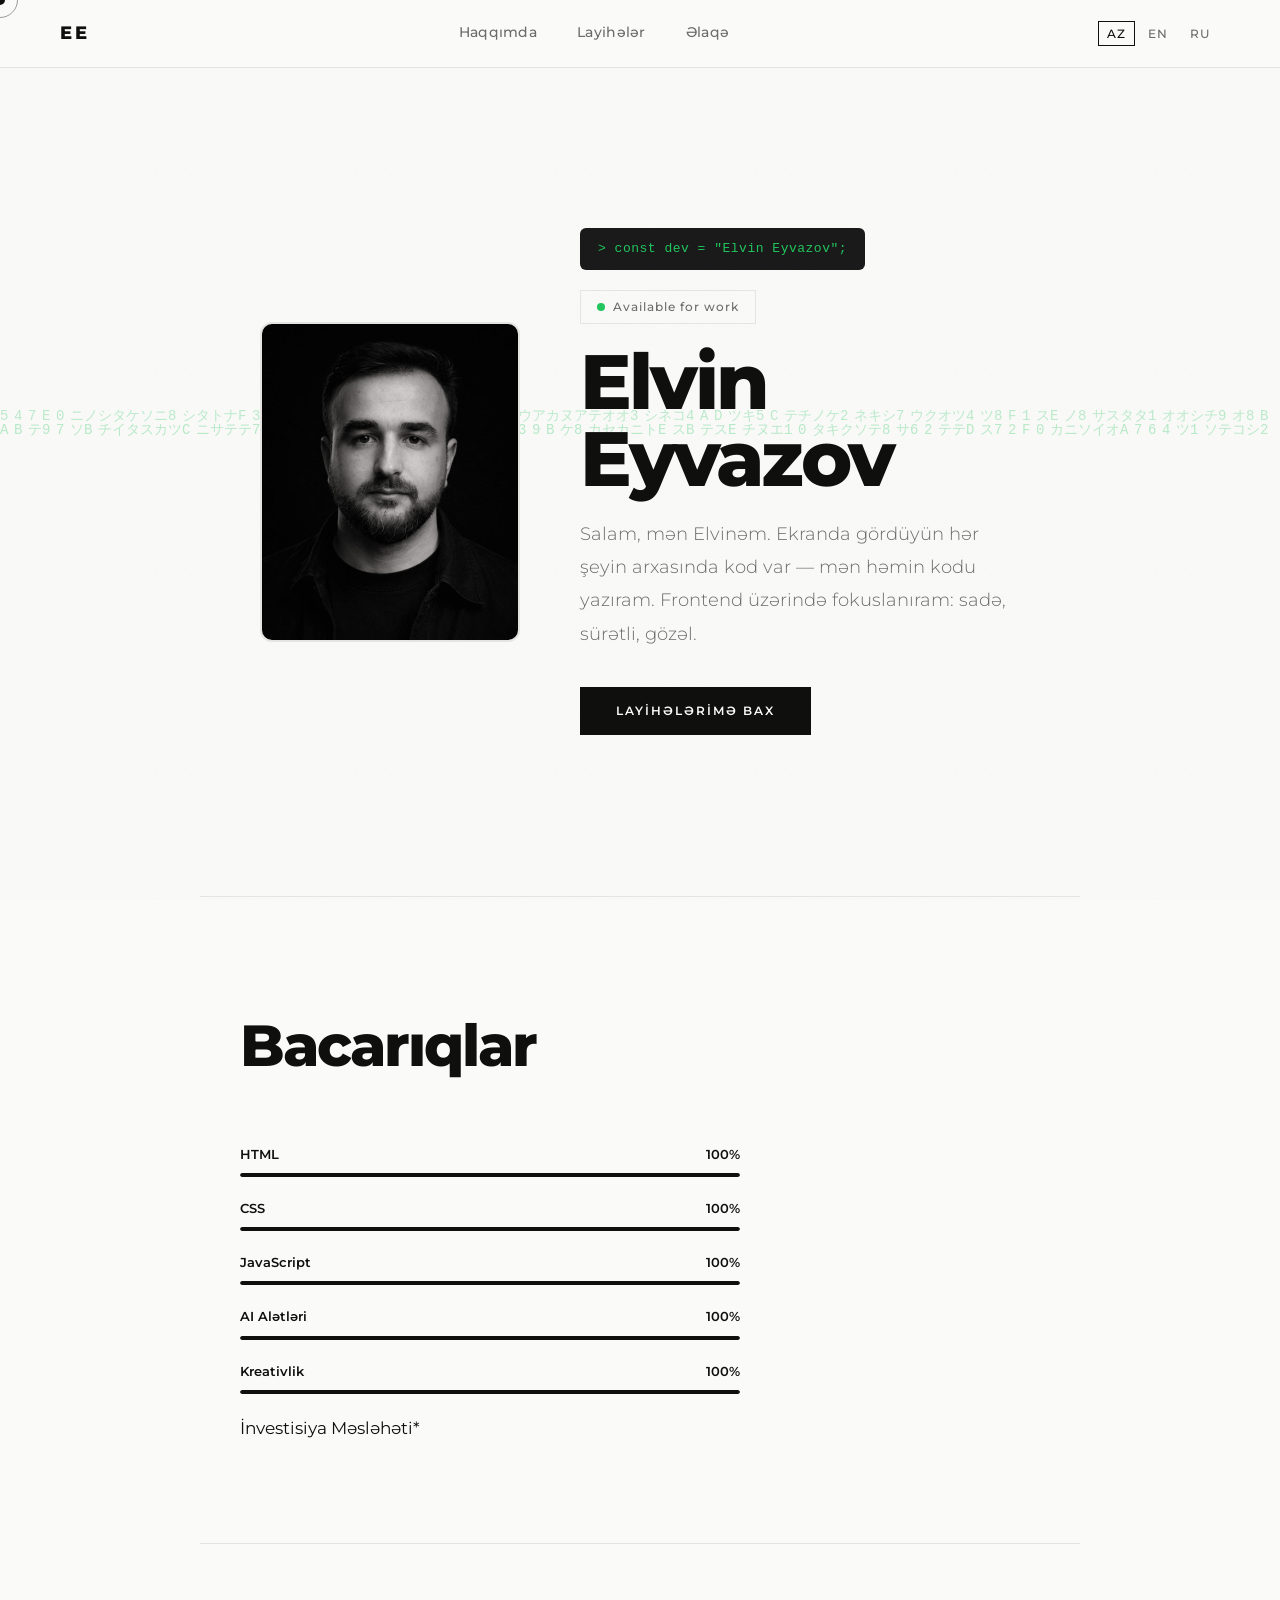
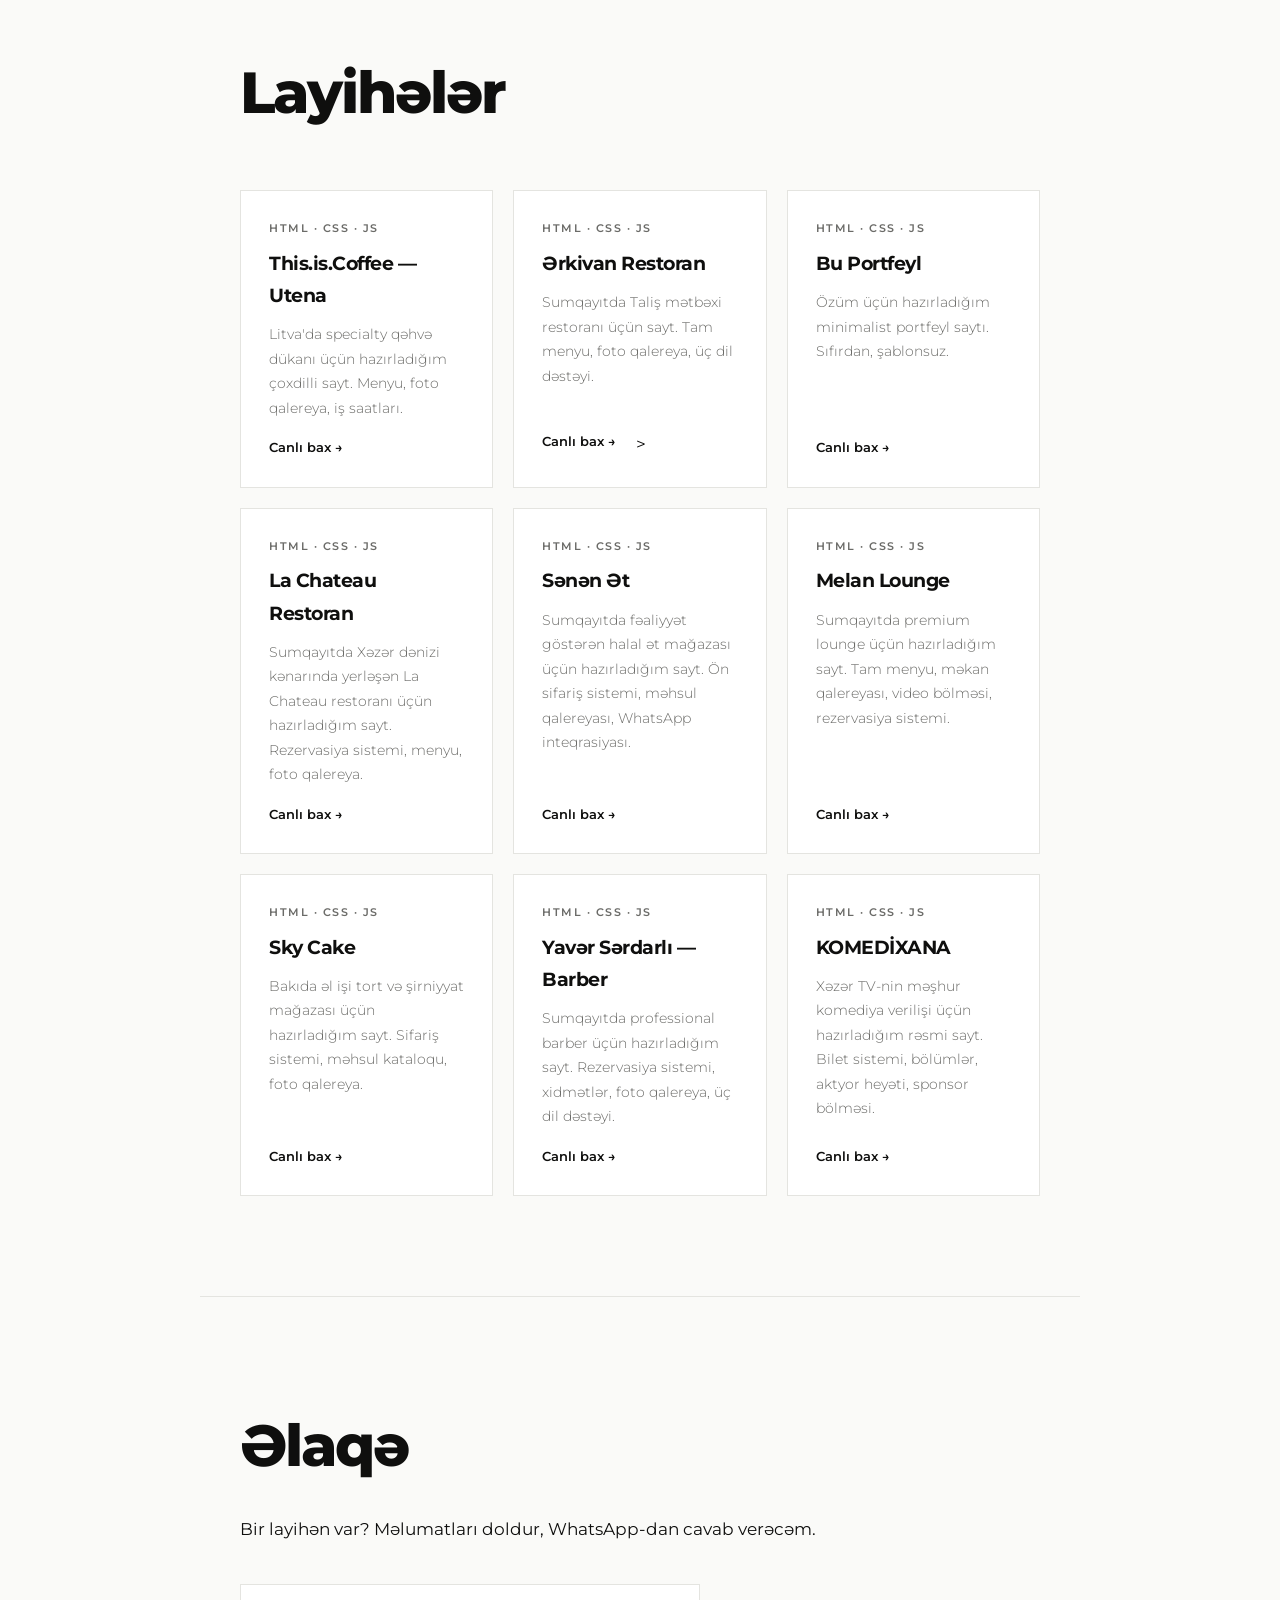
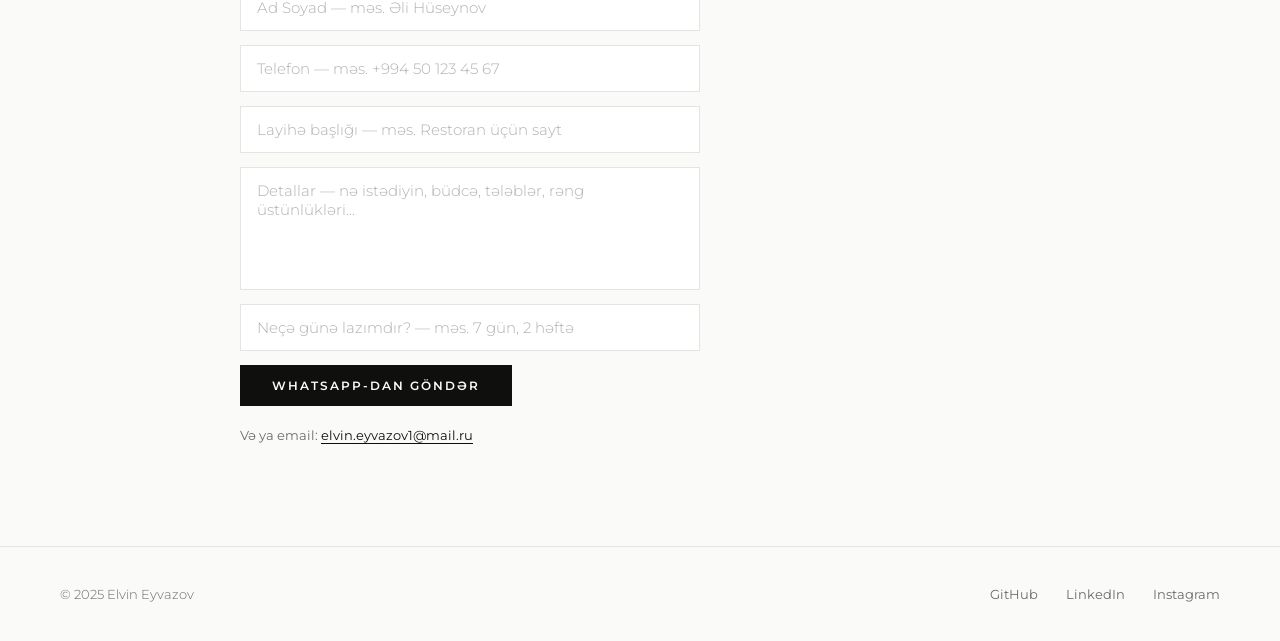
==== index.html @ 62b83cae "Add project card for KOMEDİXANA" ====
<!doctype html>
<html lang="az">
  <head>
    <meta charset="UTF-8" />
    <meta name="viewport" content="width=device-width, initial-scale=1.0" />

    <!-- ── Səhifə başlığı — dəyişmək üçün burda yaz ── -->
    <title>Elvin Eyvazov</title>

    <link rel="stylesheet" href="style.css" />

    <!-- ── Google Fonts: Syne (başlıqlar) + Outfit (mətn) ── -->
    <link rel="preconnect" href="https://fonts.googleapis.com" />
    <link rel="preconnect" href="https://fonts.gstatic.com" crossorigin />
    <link
      href="https://fonts.googleapis.com/css2?family=Montserrat:wght@300;400;500;600;700;800&display=swap"
      rel="stylesheet"
    />
    <!-- Google tag (gtag.js) -->
<script async src="https://www.googletagmanager.com/gtag/js?id=G-J9F92DCDRQ"></script>
<script>
  window.dataLayer = window.dataLayer || [];
  function gtag(){dataLayer.push(arguments);}
  gtag('js', new Date());

  gtag('config', 'G-J9F92DCDRQ');
</script>
<link rel="apple-touch-icon" sizes="180x180" href="/apple-touch-icon.png">
<link rel="icon" type="image/png" sizes="32x32" href="/favicon-32x32.png">
<link rel="icon" type="image/png" sizes="16x16" href="/favicon-16x16.png">
<link rel="manifest" href="/site.webmanifest">

  </head>
  <body>
    <!-- ══════════════════════════════════════════
       NAVİGASİYA
       Nav linklərinin mətnini dəyişmək üçün
       script.js → translations → nav_about / nav_projects / nav_contact
  ══════════════════════════════════════════ -->
    <canvas id="matrix-canvas"></canvas>
    <div class="cursor" id="cursor"></div>
<div class="cursor-ring" id="cursorRing"></div>
    <nav id="navbar">
      <!-- Logo — baş hərflər, dəyişmək üçün burda yaz. Kliklədikdə yuxarıya qayıdır -->
      <a
        href="#"
        class="logo"
        onclick="
          window.location.reload();
          return false;
        "
        >EE</a
      >

      <!-- Desktop nav linkləri -->
      <div class="nav-links">
        <a href="#about" data-key="nav_about">Haqqımda</a>
        <a href="#projects" data-key="nav_projects">Layihələr</a>
        <a href="#contact" data-key="nav_contact">Əlaqə</a>
      </div>

      <!-- Dil seçimi + hamburger düyməsi -->
      <div class="nav-right">
        <div class="lang-switcher">
          <button class="lang-btn active" onclick="setLang('az')">AZ</button>
          <button class="lang-btn" onclick="setLang('en')">EN</button>
          <button class="lang-btn" onclick="setLang('ru')">RU</button>
        </div>
        <button class="ham-btn" id="hamBtn" aria-label="Menyu">
          <span></span><span></span><span></span>
        </button>
      </div>
    </nav>

    <!-- Mobil menyu — hamburgerə basanda açılır -->
    <div class="mobile-menu" id="mobileMenu">
      <button class="mobile-close" id="mobileClose">✕</button>
      <a href="#about" data-key="nav_about" onclick="closeMobile()">Haqqımda</a>
      <a href="#projects" data-key="nav_projects" onclick="closeMobile()"
        >Layihələr</a
      >
      <a href="#contact" data-key="nav_contact" onclick="closeMobile()"
        >Əlaqə</a
      >
      <div class="mobile-lang">
        <button
          class="lang-btn active"
          onclick="
            setLang('az');
            closeMobile();
          "
        >
          AZ
        </button>
        <button
          class="lang-btn"
          onclick="
            setLang('en');
            closeMobile();
          "
        >
          EN
        </button>
        <button
          class="lang-btn"
          onclick="
            setLang('ru');
            closeMobile();
          "
        >
          RU
        </button>
      </div>
    </div>

    <!-- ══════════════════════════════════════════
       HERO
       Şəkli dəyişmək: profile-picture.jpg-ni əvəz et
         və ya src="YENİ_ŞƏKİL.jpg" yaz.
       Adı dəyişmək: h1 içindəki mətni dəyiş.
       Bio mətni: script.js → translations → bio
  ══════════════════════════════════════════ -->
    <section id="hero">
      <div class="hero-content">
        <img
          src="profile-picture.jpg"
          alt="Elvin Eyvazov"
          class="profile-img"
          id="profile-img"
        />
        <div class="hero-text">
          <div class="terminal-box">
  <span id="terminal-text">&gt; _</span>
</div>
          <div class="available-badge">
  <span class="dot"></span>
  <span>Available for work</span>
</div>
          <h1>Elvin Eyvazov</h1>
          <p class="bio" data-key="bio">
            Salam, mən Elvinəm. Ekranda gördüyün hər şeyin arxasında kod var —
            mən həmin kodu yazıram. Frontend üzərində fokuslanıram: sadə,
            sürətli, gözəl.
          </p>
          <a href="#projects" class="cta-btn" data-key="cta"
            >Layihələrimə bax</a
          >
        </div>
      </div>
    </section>

    <!-- ══════════════════════════════════════════
       BACARIQLAR
       Yeni bacarıq əlavə etmək: .skill-tag ilə
         yeni <span> əlavə et.
       Tooltip zarafat üçün: data-tip-key atributunu
         script.js translations-a əlavə et.
  ══════════════════════════════════════════ -->
    <section id="about">
      <h2 class="fade-in" data-key="skills_title">Bacarıqlar</h2>
     <div class="skills-grid fade-in">
  <div class="skill-bar">
    <div class="skill-bar-top"><span>HTML</span><span>100%</span></div>
    <div class="skill-bar-track"><div class="skill-bar-fill" data-width="100"></div></div>
  </div>
  <div class="skill-bar">
    <div class="skill-bar-top"><span>CSS</span><span>100%</span></div>
    <div class="skill-bar-track"><div class="skill-bar-fill" data-width="100"></div></div>
  </div>
  <div class="skill-bar">
    <div class="skill-bar-top"><span>JavaScript</span><span>100%</span></div>
    <div class="skill-bar-track"><div class="skill-bar-fill" data-width="100"></div></div>
  </div>
  <div class="skill-bar">
    <div class="skill-bar-top"><span data-key="skill_ai">AI Alətləri</span><span>100%</span></div>
    <div class="skill-bar-track"><div class="skill-bar-fill" data-width="100"></div></div>
  </div>
  <div class="skill-bar">
    <div class="skill-bar-top"><span data-key="skill_creative">Kreativlik</span><span>100%</span></div>
    <div class="skill-bar-track"><div class="skill-bar-fill" data-width="100"></div></div>
  </div>
  <div class="skill-bar tooltip" data-tip-key="skill_invest_tip" data-key="skill_invest">
    <div class="skill-bar-top"><span data-key="skill_invest">İnvestisiya Məsləhəti*</span><span>💯</span></div>
    <div class="skill-bar-track"><div class="skill-bar-fill" data-width="100"></div></div>
  </div>
</div>
    </section>

    <!-- ══════════════════════════════════════════
       LAYİHƏLƏR
       Yeni layihə əlavə etmək: .project-card div-ini
         kopyala, data-key dəyərlərini yenilə,
         href linklərini öz linklərinlə əvəz et.
       Layihə mətnləri: script.js → translations → p1_title...
  ══════════════════════════════════════════ -->
    <section id="projects">
      <h2 class="fade-in" data-key="projects_title">Layihələr</h2>
      <div class="projects-grid">
        <!-- Layihə 1 ── linkləri dəyişmək üçün href-ləri yenilə -->
<div class="project-card fade-in" onclick="openModal('This.is.Coffee — Utena', 'Litva\'da specialty qəhvə dükanı üçün hazırladığım çoxdilli sayt. Menyu, foto qalereya, iş saatları.', 'HTML · CSS · JS', 'https://elleo15.github.io/this.is.coffee-utena/')">

          <span class="project-meta">HTML · CSS · JS</span>
          <h3 data-key="p1_title">This.is.Coffee — Utena</h3>
          <p data-key="p1_desc">
            Litva'da specialty qəhvə dükanı üçün hazırladığım çoxdilli sayt.
            Menyu, foto qalereya, iş saatları.
          </p>
          <div class="project-links">
            <a
              href="https://elleo15.github.io/this.is.coffee-utena/"
              target="_blank"
              data-key="live"
              >Canlı bax →</a
            >
          </div>
        </div>

        <!-- Layihə 2 -->
<div class="project-card fade-in" onclick="openModal('Ərkivan Restoran', 'Sumqayıtda Taliş mətbəxi restoranı üçün sayt. Tam menyu, foto qalereya, üç dil dəstəyi.', 'HTML · CSS · JS', 'https://elleo15.github.io/erkivan-website/')">

          <span class="project-meta">HTML · CSS · JS</span>
          <h3 data-key="p2_title">Ərkivan Restoran</h3>
          <p data-key="p2_desc">
            Sumqayıtda Taliş mətbəxi restoranı üçün sayt. Tam menyu, foto
            qalereya, üç dil dəstəyi.
          </p>
          <div class="project-links">
            <a
              href="https://elleo15.github.io/erkivan-website/"
              target="_blank"
              data-key="live"
              >Canlı bax →</a
            >
            
            >
          </div>
        </div>

        <!-- Layihə 3 -->
<div class="project-card fade-in" onclick="openModal('Bu Portfeyl', 'Özüm üçün hazırladığım minimalist portfeyl saytı. Sıfırdan, şablonsuz.', 'HTML · CSS · JS', 'https://elvineyvazov.shop')">

          <span class="project-meta">HTML · CSS · JS</span>
          <h3 data-key="p3_title">Bu Portfeyl</h3>
          <p data-key="p3_desc">
            Özüm üçün hazırladığım minimalist portfeyl saytı. Sıfırdan,
            şablonsuz.
          </p>
          <div class="project-links">
            <a href="https://elvineyvazov.shop" target="_blank" data-key="live"
              >Canlı bax →</a>            
          </div>
        </div>
        <!-- Layihə 4 -->
<div class="project-card fade-in" onclick="openModal('La Chateau Restoran', 'Sumqayıtda Xəzər dənizi kənarında yerləşən La Chateau restoranı üçün hazırladığım sayt. Rezervasiya sistemi, menyu, foto qalereya.', 'HTML · CSS · JS', 'https://elleo15.github.io/la-chateau-website/')">

          <span class="project-meta">HTML · CSS · JS</span>
          <h3 data-key="p4_title">La Chateau Restoran</h3>
          <p data-key="p4_desc">Sumqayıtda Xəzər dənizi kənarında yerləşən La Chateau restoranı üçün hazırladığım sayt. Rezervasiya sistemi, menyu, foto qalereya.</p>
          <div class="project-links">
            <a href="https://elleo15.github.io/la-chateau-website/" target="_blank" data-key="live">Canlı bax →</a>
          </div>
        </div>
        <!-- Layihə 5 -->
<div class="project-card fade-in" onclick="openModal('Sənən Ət', 'Sumqayıtda fəaliyyət göstərən halal ət mağazası üçün hazırladığım sayt. Ön sifariş sistemi, məhsul qalereyası, WhatsApp inteqrasiyası.', 'HTML · CSS · JS', 'https://sanantahmazov.store')">

          <span class="project-meta">HTML · CSS · JS</span>
          <h3 data-key="p5_title">Sənən Ət</h3>
          <p data-key="p5_desc">Sumqayıtda fəaliyyət göstərən halal ət mağazası üçün hazırladığım sayt. Ön sifariş sistemi, məhsul qalereyası, WhatsApp inteqrasiyası.</p>
          <div class="project-links">
            <a href="https://sanantahmazov.store" target="_blank" data-key="live">Canlı bax →</a>
          </div>
        </div>
        <!-- Layihə 6 -->
<div class="project-card fade-in" onclick="openModal('Melan Lounge', 'Sumqayıtda premium lounge üçün hazırladığım sayt. Tam menyu, məkan qalereyası, video bölməsi, rezervasiya sistemi.', 'HTML · CSS · JS', 'https://elleo15.github.io/melan-lounge/')">

          <span class="project-meta">HTML · CSS · JS</span>
          <h3 data-key="p6_title">Melan Lounge</h3>
          <p data-key="p6_desc">Sumqayıtda premium lounge üçün hazırladığım sayt. Tam menyu, məkan qalereyası, video bölməsi, rezervasiya sistemi.</p>
          <div class="project-links">
          <a href="https://elleo15.github.io/melan-lounge/" target="_blank" data-key="live">Canlı bax →</a>
          </div>
        </div>
        <!-- Layihə 7 -->
<div class="project-card fade-in" onclick="openModal('Sky Cake', 'Sumqayıtda əl işi tort və şirniyyat mağazası üçün hazırladığım sayt. Sifariş sistemi, məhsul kataloqu, foto qalereya, çatdırılma məlumatı.', 'HTML · CSS · JS', 'https://samahmadova.shop/')">
  <span class="project-meta">HTML · CSS · JS</span>
  <h3 data-key="p7_title">Sky Cake</h3>
  <p data-key="p7_desc">Sumqayıtda əl işi tort və şirniyyat mağazası üçün hazırladığım sayt. Sifariş sistemi, məhsul kataloqu, foto qalereya.</p>
  <div class="project-links">
    <a href="https://samahmadova.shop/" target="_blank" data-key="live">Canlı bax →</a>
  </div>
</div>
        <!-- Layihə 8 -->
<div class="project-card fade-in" onclick="openModal('Yavər Sərdarlı — Barber', 'Sumqayıtda fəaliyyət göstərən professional barber üçün hazırladığım sayt. Rezervasiya sistemi, xidmətlər, foto qalereya, üç dil dəstəyi.', 'HTML · CSS · JS', 'https://elleo15.github.io/barber-yaver/')">
  <span class="project-meta">HTML · CSS · JS</span>
  <h3 data-key="p8_title">Yavər Sərdarlı — Barber</h3>
  <p data-key="p8_desc">Sumqayıtda professional barber üçün hazırladığım sayt. Rezervasiya sistemi, xidmətlər, foto qalereya, üç dil dəstəyi.</p>
  <div class="project-links">
    <a href="https://elleo15.github.io/barber-yaver/" target="_blank" data-key="live">Canlı bax →</a>
  </div>
</div>
        <!-- Layihə 9 -->
<div class="project-card fade-in" onclick="openModal('KOMEDİXANA', 'Xəzər TV-nin məşhur komediya verilişi üçün hazırladığım rəsmi sayt. Bilet sistemi, bölümlər, aktyor heyəti, sponsor bölməsi, 3 dil dəstəyi.', 'HTML · CSS · JS', 'https://elleo15.github.io/Komedixana/')">
  <span class="project-meta">HTML · CSS · JS</span>
  <h3 data-key="p9_title">KOMEDİXANA</h3>
  <p data-key="p9_desc">Xəzər TV-nin məşhur komediya verilişi üçün hazırladığım rəsmi sayt. Bilet sistemi, bölümlər, aktyor heyəti, sponsor bölməsi.</p>
  <div class="project-links">
    <a href="https://elleo15.github.io/Komedixana/" target="_blank" data-key="live">Canlı bax →</a>
  </div>
</div>
      </div>
    </section>

    <!-- ══════════════════════════════════════════
       ƏLAQƏ FORMU
       WhatsApp nömrəsi: script.js → WHATSAPP_NUMBER
       Email ünvanı: script.js → EMAIL (və aşağıdakı a href)
       Form sahələrinin placeholder-ları:
         script.js → translations → ph_name / ph_phone...
  ══════════════════════════════════════════ -->
    <section id="contact">
      <h2 class="fade-in" data-key="contact_title">Əlaqə</h2>
      <p class="contact-sub fade-in" data-key="contact_sub">
        Bir layihən var? Məlumatları doldur, WhatsApp-dan cavab verəcəm.
      </p>

      <form id="contact-form" class="fade-in" onsubmit="submitForm(event)">
        <!-- Ad Soyad -->
        <input
          type="text"
          id="f-name"
          data-key-ph="ph_name"
          placeholder="Ad Soyad"
          required
        />

        <!-- Telefon -->
        <input
          type="tel"
          id="f-phone"
          data-key-ph="ph_phone"
          placeholder="Telefon"
          required
        />

        <!-- Layihə başlığı -->
        <input
          type="text"
          id="f-title"
          data-key-ph="ph_title"
          placeholder="Layihə başlığı"
          required
        />

        <!-- Detallar -->
        <textarea
          id="f-details"
          data-key-ph="ph_details"
          placeholder="Detallar..."
          rows="5"
        ></textarea>

        <!-- Müddət -->
        <input
          type="text"
          id="f-deadline"
          data-key-ph="ph_deadline"
          placeholder="Neçə günə lazımdır?"
        />

        <!-- Göndər düyməsi -->
        <button type="submit" data-key="submit_btn">WhatsApp-dan göndər</button>

        <!-- Email hint — ünvanı dəyişmək üçün href və mətni yenilə -->
        <p class="email-hint">
          <span data-key="or_email">Və ya email:</span>
          <a href="mailto:elvin.eyvazov1@mail.ru">elvin.eyvazov1@mail.ru</a>
        </p>
      </form>
    </section>

    <!-- ══════════════════════════════════════════
       FOOTER
       Sosial media linklərini dəyişmək üçün
         aşağıdakı href-ləri öz profilinlə əvəz et.
  ══════════════════════════════════════════ -->
    <footer>
      <span class="footer-copy">© 2025 Elvin Eyvazov</span>
      <div class="social-links">
        <a href="https://github.com/elleo15" target="_blank">GitHub</a>
        <a
          href="https://linkedin.com/in/elvin-eyvazov-771795396"
          target="_blank"
          >LinkedIn</a
        >
        <a href="https://instagram.com/e1vin.eyvazov" target="_blank"
          >Instagram</a
        >
      </div>
    </footer>
    <button id="back-top" onclick="window.scrollTo({top:0,behavior:'smooth'})">↑</button>
    <!-- Modal -->
<div class="modal-overlay" id="modalOverlay" onclick="closeModal()">
  <div class="modal-box" onclick="event.stopPropagation()">
    <button class="modal-close" onclick="closeModal()">✕</button>
    <span class="modal-meta" id="modalMeta"></span>
    <h3 id="modalTitle"></h3>
    <p id="modalDesc"></p>
    <a id="modalLink" href="#" target="_blank" class="modal-btn">Canlı bax →</a>
  </div>
</div>
    <script src="script.js"></script>
  </body>
</html>
---- style.css ----
/* ══════════════════════════════════════════
   CSS DEĞİŞKƏNLƏRİ
   Rəngləri, şriftləri burdan dəyiş.
   --bg       : arxa fon rəngi
   --text     : əsas mətn rəngi
   --muted    : solğun mətn (açıqlama, meta)
   --border   : xətt/kənar rəngi
   --card     : kart arxa fonu
   --pill     : bacarıq etiketlərinin fonu
══════════════════════════════════════════ */

/* Fon texture — noise effect */
body::before {
  content: '';
  position: fixed;
  inset: 0;
  z-index: -1;
  opacity: 0.035;
  background-image: url("data:image/svg+xml,%3Csvg viewBox='0 0 256 256' xmlns='http://www.w3.org/2000/svg'%3E%3Cfilter id='noise'%3E%3CfeTurbulence type='fractalNoise' baseFrequency='0.9' numOctaves='4' stitchTiles='stitch'/%3E%3C/filter%3E%3Crect width='100%25' height='100%25' filter='url(%23noise)'/%3E%3C/svg%3E");
  background-repeat: repeat;
  background-size: 200px 200px;
  pointer-events: none;
}
/* Matrix canvas */
#matrix-canvas {
  position: fixed;
  top: 0;
  left: 0;
  width: 100%;
  height: 100%;
  z-index: -1;
  opacity: 0.3;
  pointer-events: none;
}
:root {
  --bg: #fafaf8;
  --text: #0f0f0e;
  --muted: #6b6b68;
  --border: #e4e4e0;
  --card: #ffffff;
  --pill: #f0f0ec;
  --heading: "Montserrat", sans-serif;
  --body: "Montserrat", sans-serif;
  --ease: 0.3s cubic-bezier(0.4, 0, 0.2, 1);
}


/* ── Reset ── */
*,
*::before,
*::after {
  margin: 0;
  padding: 0;
  box-sizing: border-box;
}
html {
  scroll-behavior: smooth;
}
body {
  font-family: var(--body);
  background: var(--bg);
  color: var(--text);
  line-height: 1.7;
  font-size: 17px;
  overflow-x: hidden;
  -webkit-font-smoothing: antialiased;
  -moz-osx-font-smoothing: grayscale;
  text-rendering: optimizeLegibility;
}
/* Xüsusi kursor */
* { cursor: none !important; }

.cursor {
  position: fixed;
  width: 10px;
  height: 10px;
  background: var(--text);
  border-radius: 50%;
  pointer-events: none;
  z-index: 9999;
  transform: translate(-50%, -50%);
  transition: transform 0.1s ease, width 0.2s ease, height 0.2s ease, opacity 0.2s ease;
}

.cursor-ring {
  position: fixed;
  width: 36px;
  height: 36px;
  border: 1.5px solid var(--text);
  border-radius: 50%;
  pointer-events: none;
  z-index: 9998;
  transform: translate(-50%, -50%);
  transition: transform 0.12s ease, width 0.2s ease, height 0.2s ease, opacity 0.2s ease;
  opacity: 0.4;
}

.cursor.grow, .cursor-ring.grow {
  width: 50px;
  height: 50px;
  opacity: 0.15;
}
a {
  color: inherit;
  text-decoration: none;
}
img {
  max-width: 100%;
  display: block;
}

/* ══════════════════════════════════════════
   NAVİGASİYA
   Rəngini dəyişmək: --bg və --border dəyişənlərini yenilə
   Yüksəkliyi dəyişmək: padding dəyərini dəyiş
══════════════════════════════════════════ */
#navbar {
  position: sticky;
  top: 0;
  z-index: 100;
  display: flex;
  align-items: center;
  justify-content: space-between;
  padding: 18px 60px;
  background: rgba(250, 250, 248, 0.9);
  backdrop-filter: blur(14px);
  -webkit-backdrop-filter: blur(14px);
  border-bottom: 1px solid var(--border);
  transition: box-shadow var(--ease);
}
#navbar.scrolled {
  box-shadow: 0 2px 20px rgba(0, 0, 0, 0.06);
}

/* Logo */
.logo {
  font-family: var(--heading);
  font-weight: 800;
  font-size: 18px;
  letter-spacing: 3px;
  color: var(--text);
  text-decoration: none;
}
.logo:hover {
  opacity: 0.7;
}

/* Desktop nav linkləri */
.nav-links {
  display: flex;
  gap: 40px;
}
.nav-links a {
  font-size: 14px;
  font-weight: 500;
  color: var(--muted);
  letter-spacing: 0.3px;
  transition: color var(--ease);
}
.nav-links a:hover {
  color: var(--text);
}
.nav-links a.nav-active {
  color: var(--text);
  font-weight: 700;
}
/* Sağ blok: dil + hamburger */
.nav-right {
  display: flex;
  align-items: center;
  gap: 20px;
}

/* Dil düymələri */
.lang-switcher {
  display: flex;
  gap: 4px;
}
.lang-btn {
  background: none;
  border: 1px solid transparent;
  color: var(--muted);
  font-family: var(--body);
  font-size: 12px;
  font-weight: 500;
  letter-spacing: 1px;
  padding: 4px 8px;
  cursor: pointer;
  transition: all var(--ease);
}
.lang-btn:hover {
  color: var(--text);
  border-color: var(--border);
}
.lang-btn.active {
  color: var(--text);
  border-color: var(--text);
}

/* ── Hamburger düyməsi (mobil) ── */
.ham-btn {
  display: none; /* Desktop-da gizlənir */
  flex-direction: column;
  gap: 5px;
  background: none;
  border: none;
  cursor: pointer;
  padding: 4px;
}
.ham-btn span {
  display: block;
  width: 22px;
  height: 1.5px;
  background: var(--text);
  transition: var(--ease);
}

/* ── Mobil menyu ── */
.mobile-menu {
  display: none;
  position: fixed;
  inset: 0;
  z-index: 200;
  background: var(--bg);
  flex-direction: column;
  align-items: center;
  justify-content: center;
  gap: 32px;
}
.mobile-menu.open {
  display: flex;
}
.mobile-menu a {
  font-family: var(--heading);
  font-size: 28px;
  font-weight: 700;
  letter-spacing: -0.5px;
  color: var(--text);
}
.mobile-close {
  position: absolute;
  top: 20px;
  right: 24px;
  background: none;
  border: none;
  font-size: 22px;
  cursor: pointer;
  color: var(--muted);
}
.mobile-lang {
  display: flex;
  gap: 8px;
  margin-top: 8px;
}

/* ══════════════════════════════════════════
   HERO
   Min-height: ekranın hündürlüyünü dəyiş
   Profile şəklin ölçüsü: .profile-img width/height
══════════════════════════════════════════ */
/* ══════════════════════════════════════════
   HERO — şəkil solda, mətn sağda yan-yana
   Şəkil ölçüsü: .profile-img width/height
   Mətn tərəfinin genişliyi: .hero-text max-width
══════════════════════════════════════════ */
#hero {
  min-height: 92vh;
  display: flex;
  align-items: center;
  justify-content: center;
  padding: 80px 60px;
}

/* Yan-yana layout */
.hero-content {
  display: flex;
  align-items: center;
  gap: 60px;
  max-width: 960px;
  width: 100%;
}

/* Profil şəkli — böyük, kvadrat, kənar radiusu az */
.profile-img {
  width: 260px;
  height: 320px;
  border-radius: 12px;          /* Tam dairə yox, yüngül radiuslu düzbucaqlı */
  object-fit: cover;
  object-position: top;
  flex-shrink: 0;               /* Kiçilməsin */
  border: 2px solid var(--border);
  filter: grayscale(15%);       /* Hafif s/b — silmək üçün bu sətri sil */
}

/* Placeholder */
.profile-placeholder {
  width: 260px;
  height: 320px;
  border-radius: 12px;
  background: var(--pill);
  border: 2px solid var(--border);
  display: flex;
  align-items: center;
  justify-content: center;
  font-family: var(--heading);
  font-weight: 800;
  font-size: 48px;
  color: var(--muted);
  flex-shrink: 0;
}

/* Mətn bloku — sağ tərəf */
.hero-text {
  display: flex;
  flex-direction: column;
  align-items: flex-start;
  text-align: left;
}

/* Baş başlıq — 80px */
h1 {
  font-family: var(--heading);
  font-size: clamp(48px, 6vw, 80px);
  font-weight: 800;
  letter-spacing: -3px;
  line-height: 1.0;
  margin-bottom: 20px;
}

/* Bio mətni */
.bio {
  font-size: 18px;
  color: var(--muted);
  font-weight: 300;
  max-width: 440px;
  margin: 0 0 36px;
  line-height: 1.85;
}

/* Terminal yazı effekti */
.terminal-box {
  display: inline-block;
  background: #1a1a1a;
  color: #22c55e;
  font-family: 'Courier New', monospace;
  font-size: 13px;
  padding: 10px 18px;
  border-radius: 6px;
  margin-bottom: 20px;
  letter-spacing: 0.5px;
}
/* Available badge */
.available-badge {
  display: inline-flex;
  align-items: center;
  gap: 8px;
  padding: 6px 16px;
  border: 1px solid var(--border);
  font-size: 12px;
  font-weight: 500;
  letter-spacing: 1px;
  margin-bottom: 20px;
  color: var(--muted);
}
.dot {
  width: 8px;
  height: 8px;
  border-radius: 50%;
  background: #22c55e;
  animation: pulse 2s infinite;
}
@keyframes pulse {
  0%, 100% { opacity: 1; }
  50%       { opacity: 0.3; }
}
/* CTA düyməsi */
.cta-btn {
  display: inline-block;
  padding: 14px 36px;
  background: var(--text);
  color: var(--bg);
  font-family: var(--heading);
  font-weight: 600;
  font-size: 12px;
  letter-spacing: 2px;
  text-transform: uppercase;
  transition: opacity var(--ease);
}
.cta-btn:hover { opacity: 0.75; }

/* ══════════════════════════════════════════
   BÖLMƏLƏRİN ÜMUMİ STİLİ
   Padding-i dəyişmək: 100px dəyərini yenilə
   Max-width-i dəyişmək: 880px dəyərini yenilə
══════════════════════════════════════════ */
section {
  max-width: 880px;
  margin: 0 auto;
  padding: 100px 40px;
}
h2 {
  font-family: var(--heading);
  font-size: clamp(36px, 5vw, 58px);
  font-weight: 800;
  letter-spacing: -2px;
  margin-bottom: 48px;
  color: var(--text);
}

/* ══════════════════════════════════════════
   BACARIQLAR
══════════════════════════════════════════ */
#about {
  border-top: 1px solid var(--border);
}

.skills-grid {
  display: flex;
  flex-wrap: wrap;
  gap: 10px;
}

/* Bacarıq progress barları */
.skills-grid {
  display: flex;
  flex-direction: column;
  gap: 20px;
  max-width: 500px;
}
.skill-bar-top {
  display: flex;
  justify-content: space-between;
  font-size: 13px;
  font-weight: 600;
  margin-bottom: 8px;
  color: var(--text);
}
.skill-bar-track {
  width: 100%;
  height: 4px;
  background: var(--border);
  border-radius: 2px;
  overflow: hidden;
}
.skill-bar-fill {
  height: 100%;
  width: 0%;
  background: var(--text);
  border-radius: 2px;
  transition: width 1.2s cubic-bezier(0.4, 0, 0.2, 1);
}

/* ══════════════════════════════════════════
   LAYİHƏLƏR
   Kart ölçüsünü dəyişmək: minmax(250px, 1fr) içindəki 250px-i dəyiş
   Hover effekti: translateY dəyərini dəyiş
══════════════════════════════════════════ */
#projects {
  border-top: 1px solid var(--border);
}

.projects-grid {
  display: grid;
  grid-template-columns: repeat(auto-fill, minmax(250px, 1fr));
  gap: 20px;
}

.project-card {
  background: var(--card);
  border: 1px solid var(--border);
  padding: 28px;
  display: flex;
  flex-direction: column;
  gap: 10px;
  transition:
    transform var(--ease),
    box-shadow var(--ease);
}
.project-card:hover {
  transform: translateY(-5px);
  box-shadow: 0 16px 48px rgba(0, 0, 0, 0.07);
}

/* Texnologiya yazısı (HTML · CSS · JS) */
.project-meta {
  font-size: 11px;
  font-weight: 600;
  color: var(--muted);
  letter-spacing: 1.5px;
  text-transform: uppercase;
}

.project-card h3 {
  font-family: var(--heading);
  font-size: 19px;
  font-weight: 700;
  letter-spacing: -0.5px;
}
.project-card p {
  font-size: 14px;
  color: var(--muted);
  font-weight: 300;
  line-height: 1.75;
  flex: 1;
}

.project-links {
  display: flex;
  gap: 20px;
  margin-top: 6px;
}
.project-links a {
  font-size: 13px;
  font-weight: 600;
  transition: opacity var(--ease);
}
.project-links a:hover {
  opacity: 0.5;
}

/* ══════════════════════════════════════════
   ƏLAQƏ FORMU
   Input-ların hündürlüyü: padding dəyərini dəyiş
   Düymənin rəngi: background: var(--text) — dəyişmək üçün
     var(--text)-i özəl rənglə əvəz et
══════════════════════════════════════════ */
#contact {
  border-top: 1px solid var(--border);
}

.contact-sub {
  color: var(--text);        /* Solğun yox — tam qara */
  font-size: 17px;
  font-weight: 400;
  margin-top: -28px;
  margin-bottom: 40px;
}

#contact-form {
  display: flex;
  flex-direction: column;
  gap: 14px;
  max-width: 460px;
}

/* Input və textarea ümumi stili */
#contact-form input,
#contact-form textarea {
  padding: 13px 16px;
  border: 1px solid var(--border);
  background: var(--card);
  font-family: var(--body);
  font-size: 15px;
  font-weight: 300;
  color: var(--text);
  outline: none;
  resize: none;
  transition: border-color var(--ease);
}
#contact-form input::placeholder,
#contact-form textarea::placeholder {
  color: #b0b0ac;
}
#contact-form input:focus,
#contact-form textarea:focus {
  border-color: var(--text);
}

/* Göndər düyməsi */
#contact-form button {
  padding: 13px 32px;
  background: var(--text);
  color: var(--bg);
  border: none;
  font-family: var(--heading);
  font-weight: 600;
  font-size: 12px;
  letter-spacing: 2px;
  text-transform: uppercase;
  cursor: pointer;
  align-self: flex-start;
  transition: opacity var(--ease);
}
#contact-form button:hover {
  opacity: 0.75;
}
#contact-form button:disabled {
  opacity: 0.5;
  cursor: default;
}

/* Email hint xətti */
.email-hint {
  font-size: 13px;
  color: var(--muted);
  margin-top: 4px;
}
.email-hint a {
  color: var(--text);
  text-decoration: underline;
  text-underline-offset: 3px;
  transition: opacity var(--ease);
}
.email-hint a:hover {
  opacity: 0.6;
}

/* ══════════════════════════════════════════
   FOOTER
══════════════════════════════════════════ */
footer {
  border-top: 1px solid var(--border);
  padding: 36px 60px;
  display: flex;
  align-items: center;
  justify-content: space-between;
}
.footer-copy {
  font-size: 13px;
  color: var(--muted);
  font-weight: 300;
}
.social-links {
  display: flex;
  gap: 28px;
}
.social-links a {
  font-size: 13px;
  color: var(--muted);
  transition: color var(--ease);
}
.social-links a:hover {
  color: var(--text);
}

/* ══════════════════════════════════════════
   SCROLL FADE-IN ANİMASİYASI
   Sürəti dəyişmək: 0.65s dəyərini yenilə
   Hərəkət məsafəsi: translateY(22px)-i dəyiş
══════════════════════════════════════════ */
.fade-in {
  opacity: 0;
  transform: translateY(22px);
  transition:
    opacity 0.65s ease,
    transform 0.65s ease;
}
.fade-in.visible {
  opacity: 1;
  transform: translateY(0);
}

/* ══════════════════════════════════════════
   MOBİL RESPONSIVE
   Breakpoint-i dəyişmək: max-width: 768px dəyərini yenilə
══════════════════════════════════════════ */
@media (max-width: 768px) {
  .nav-links { display: none; }
  .ham-btn   { display: flex; }
  #navbar    { padding: 16px 24px; }

  section { padding: 64px 24px; }

  /* Hero-da şəkil üstdə, mətn altda */
  #hero { padding: 60px 24px; }
  .hero-content {
    flex-direction: column;
    align-items: center;
    text-align: center;
    gap: 32px;
  }
  .hero-text { align-items: center; }
  .profile-img,
  .profile-placeholder {
    width: 180px;
    height: 220px;
  }
  .bio { margin: 0 auto 32px; }

  .projects-grid { grid-template-columns: 1fr; }

  footer {
    flex-direction: column;
    gap: 20px;
    text-align: center;
    padding: 32px 24px;
  }

  .nav-right .lang-switcher { display: none; }
}

@media (max-width: 480px) {
  h1 {
    letter-spacing: -2px;
  }
  .cta-btn {
    width: 100%;
    text-align: center;
  }
  #contact-form button {
    width: 100%;
    text-align: center;
    align-self: stretch;
  }
}
/* Back to top düyməsi */
#back-top {
  position: fixed;
  bottom: 32px;
  right: 32px;
  width: 44px;
  height: 44px;
  background: var(--text);
  color: var(--bg);
  border: none;
  border-radius: 50%;
  font-size: 18px;
  cursor: pointer;
  opacity: 0;
  pointer-events: none;
  transition: opacity var(--ease), transform var(--ease);
  z-index: 99;
}
#back-top.visible {
  opacity: 1;
  pointer-events: auto;
}
#back-top:hover {
  transform: translateY(-3px);
}
/* Modal */
.modal-overlay {
  position: fixed;
  inset: 0;
  background: rgba(0,0,0,0.5);
  z-index: 500;
  display: flex;
  align-items: center;
  justify-content: center;
  opacity: 0;
  pointer-events: none;
  transition: opacity var(--ease);
}
.modal-overlay.open {
  opacity: 1;
  pointer-events: auto;
}
.modal-box {
  background: var(--card);
  border: 1px solid var(--border);
  padding: 40px;
  max-width: 480px;
  width: 90%;
  position: relative;
  display: flex;
  flex-direction: column;
  gap: 12px;
}
.modal-close {
  position: absolute;
  top: 16px;
  right: 16px;
  background: none;
  border: none;
  font-size: 18px;
  cursor: pointer;
  color: var(--muted);
}
.modal-meta {
  font-size: 11px;
  font-weight: 600;
  color: var(--muted);
  letter-spacing: 1.5px;
  text-transform: uppercase;
}
.modal-box h3 {
  font-family: var(--heading);
  font-size: 24px;
  font-weight: 800;
  letter-spacing: -0.5px;
}
.modal-box p {
  font-size: 15px;
  color: var(--muted);
  font-weight: 300;
  line-height: 1.75;
}
.modal-btn {
  display: inline-block;
  padding: 12px 28px;
  background: var(--text);
  color: var(--bg);
  font-family: var(--heading);
  font-weight: 600;
  font-size: 12px;
  letter-spacing: 2px;
  text-transform: uppercase;
  align-self: flex-start;
  margin-top: 8px;
  transition: opacity var(--ease);
}
.modal-btn:hover { opacity: 0.75; }
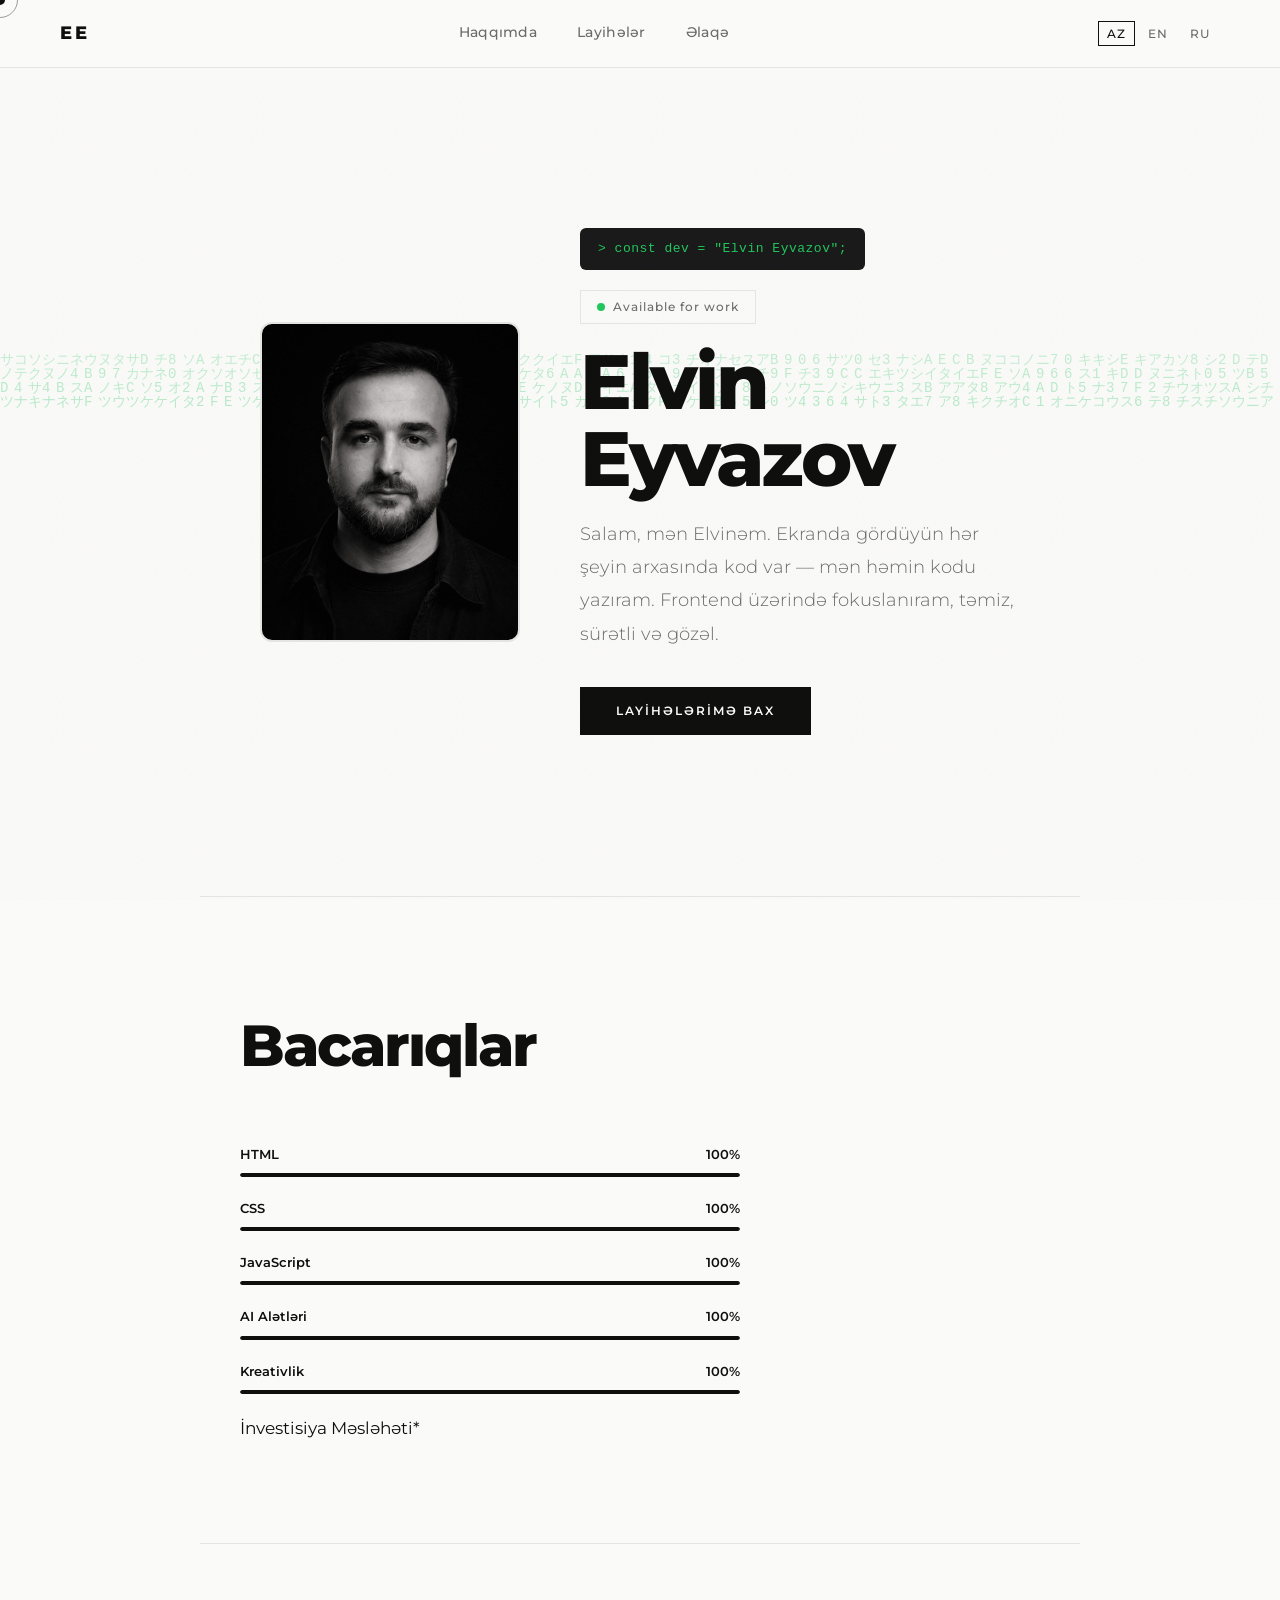
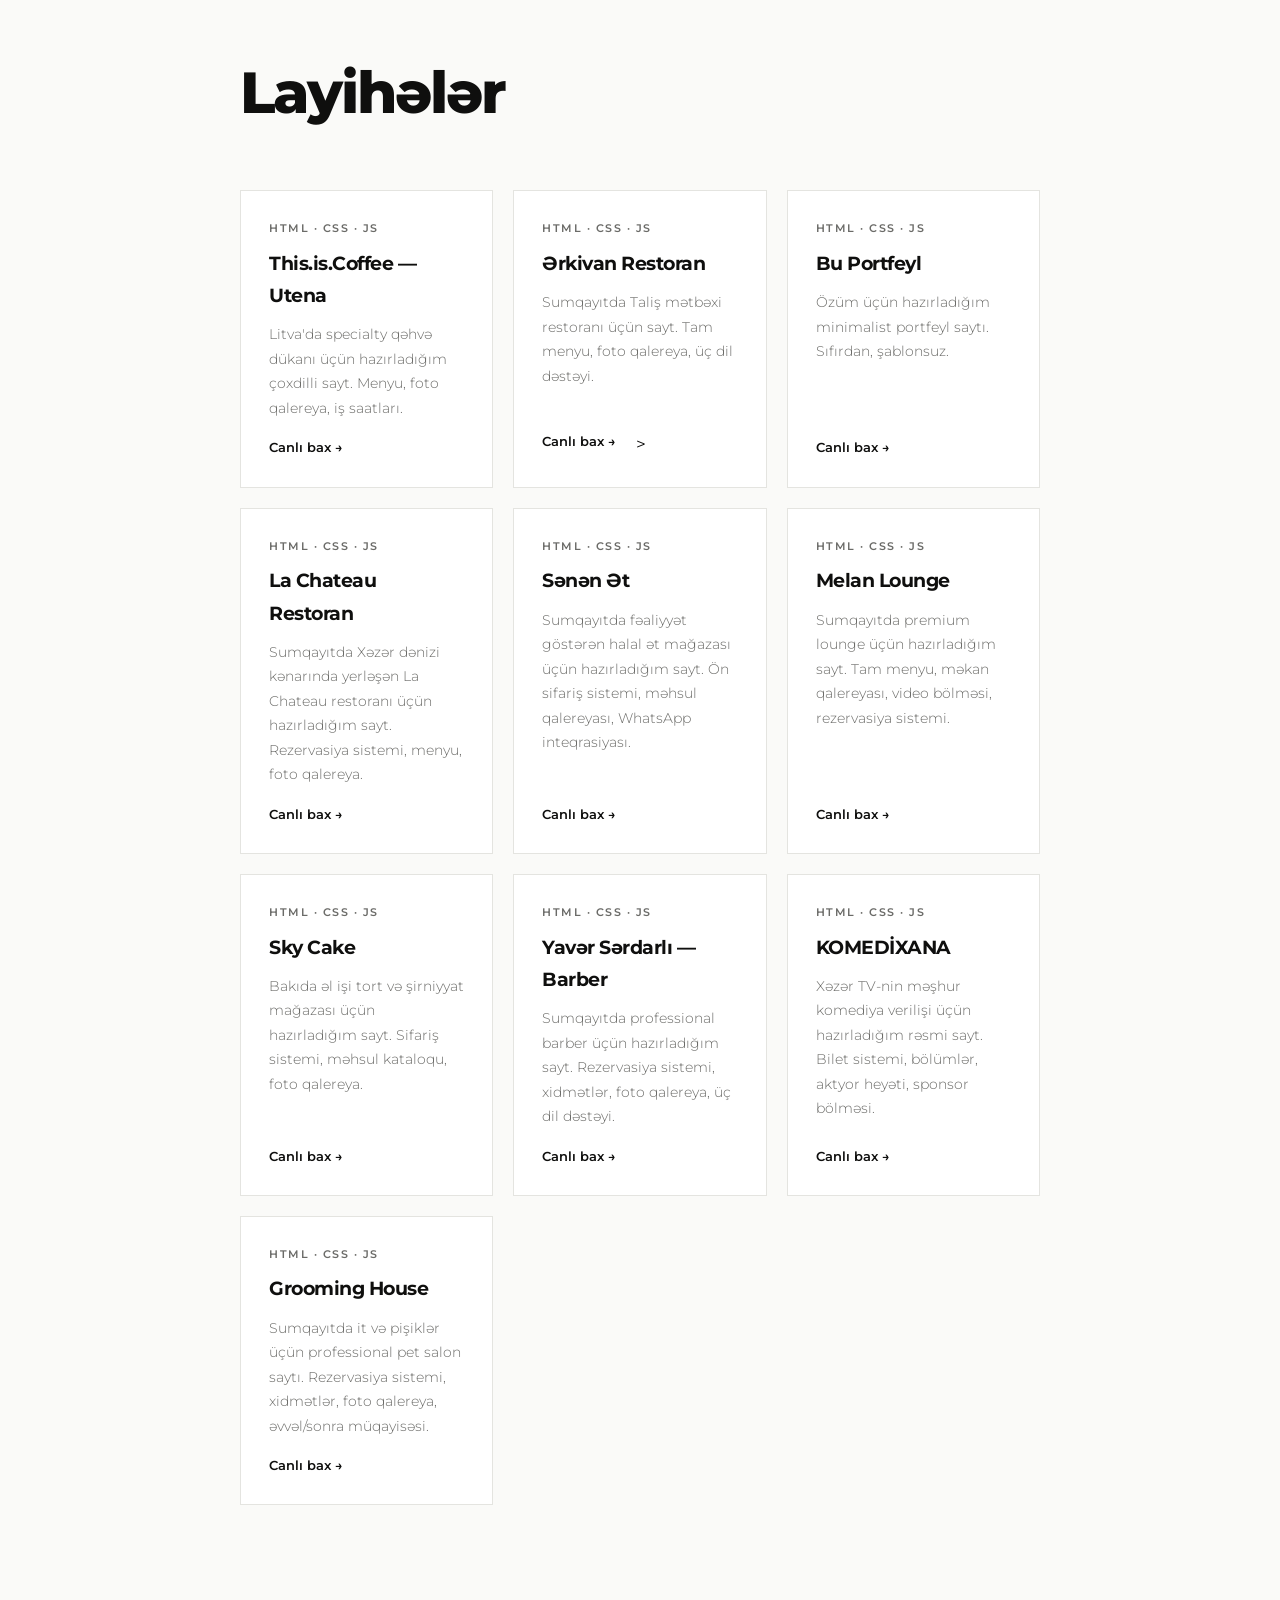
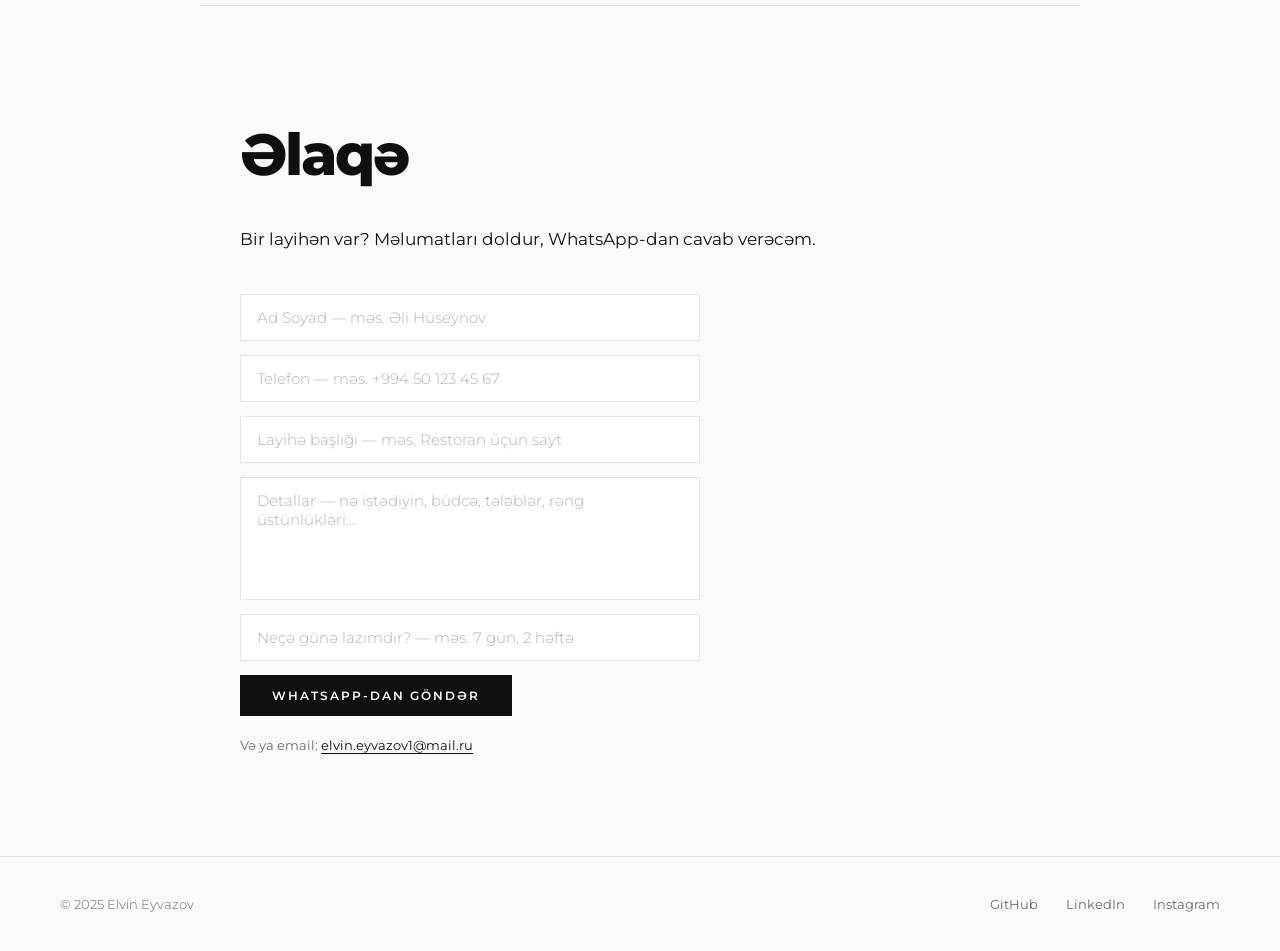
==== commit e2adbfb0: "Update index.html" ====
--- a/index.html
+++ b/index.html
@@ -307,6 +307,15 @@
     <a href="https://elleo15.github.io/Komedixana/" target="_blank" data-key="live">Canlı bax →</a>
   </div>
 </div>
+        <!-- Layihə 10 -->
+<div class="project-card fade-in" onclick="openModal('Grooming House', 'Sumqayıtda it və pişiklər üçün professional pet salon üçün hazırladığım sayt. Rezervasiya sistemi, xidmətlər, foto qalereya, əvvəl/sonra müqayisəsi, 3 dil dəstəyi.', 'HTML · CSS · JS', 'https://elleo15.github.io/grooming-house/')">
+  <span class="project-meta">HTML · CSS · JS</span>
+  <h3 data-key="p10_title">Grooming House</h3>
+  <p data-key="p10_desc">Sumqayıtda it və pişiklər üçün professional pet salon saytı. Rezervasiya sistemi, xidmətlər, foto qalereya, əvvəl/sonra müqayisəsi.</p>
+  <div class="project-links">
+    <a href="https://elleo15.github.io/grooming-house/" target="_blank" data-key="live">Canlı bax →</a>
+  </div>
+</div>
       </div>
     </section>
 
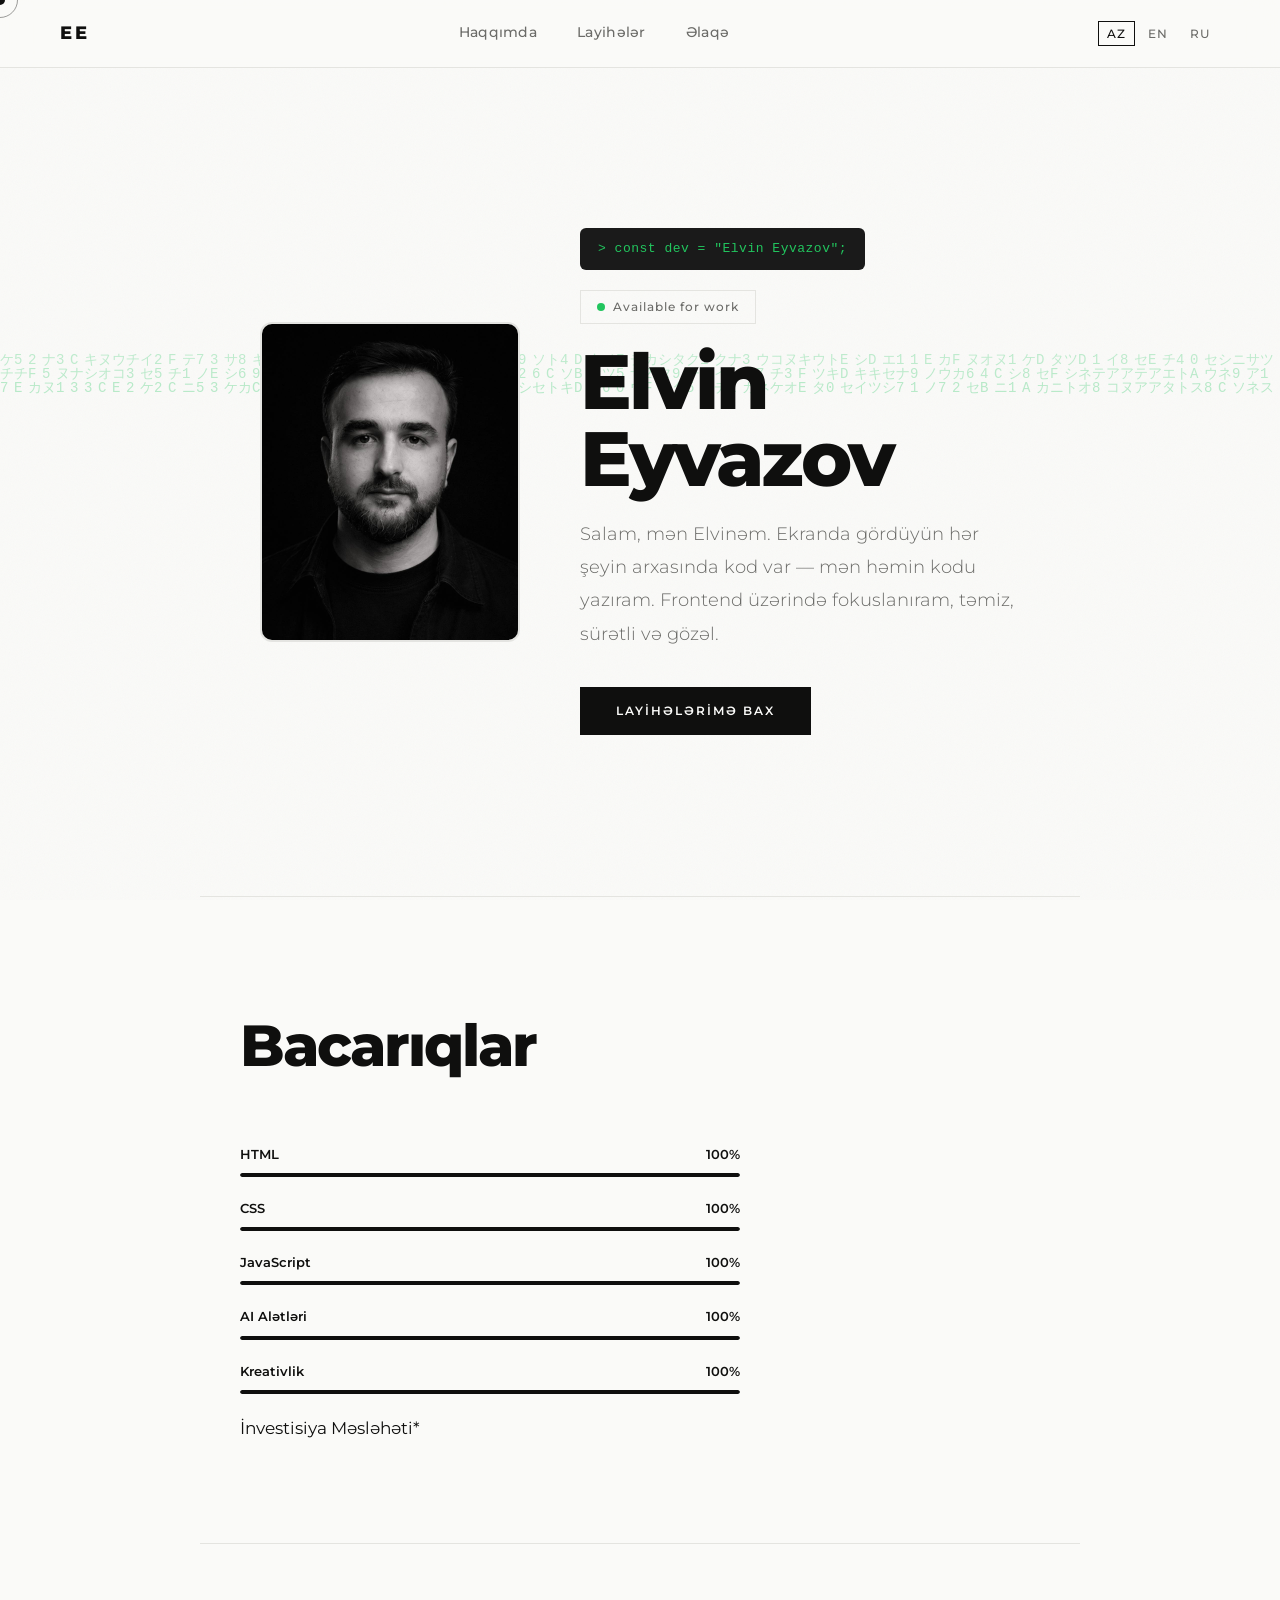
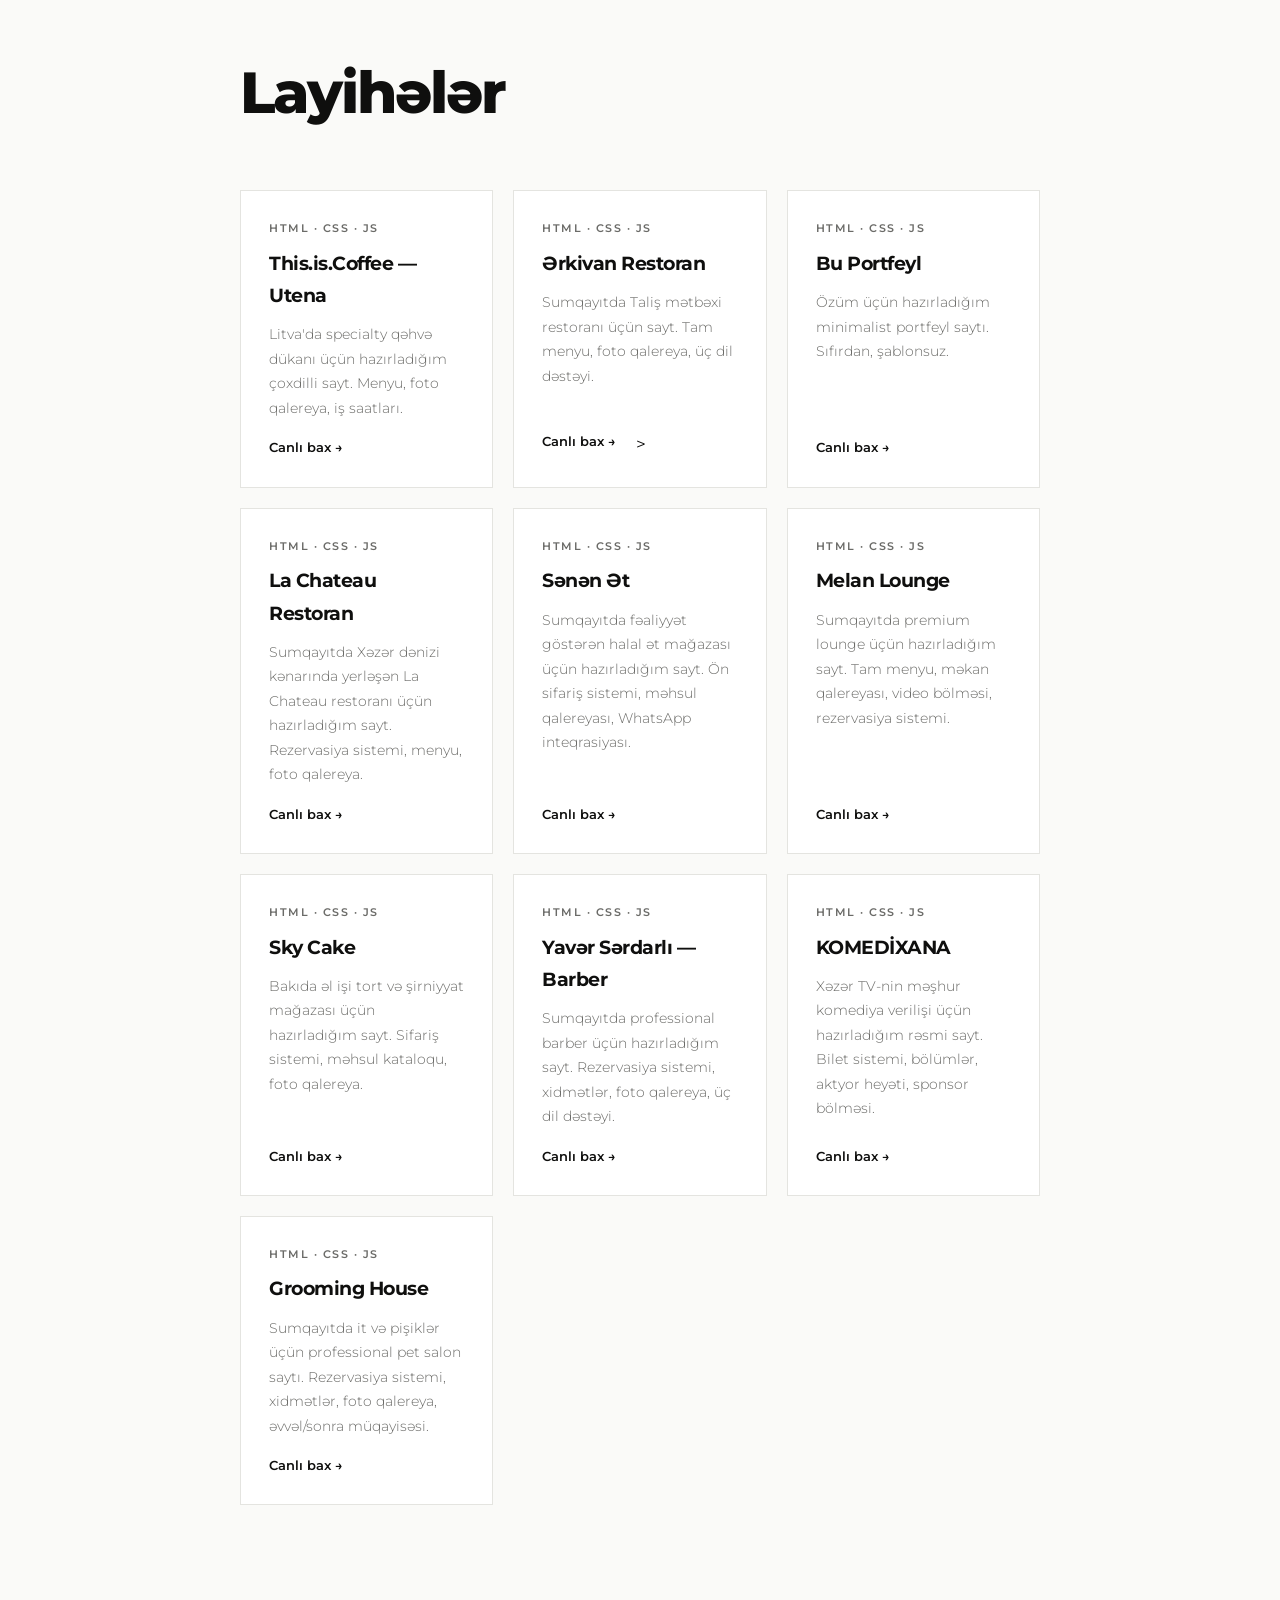
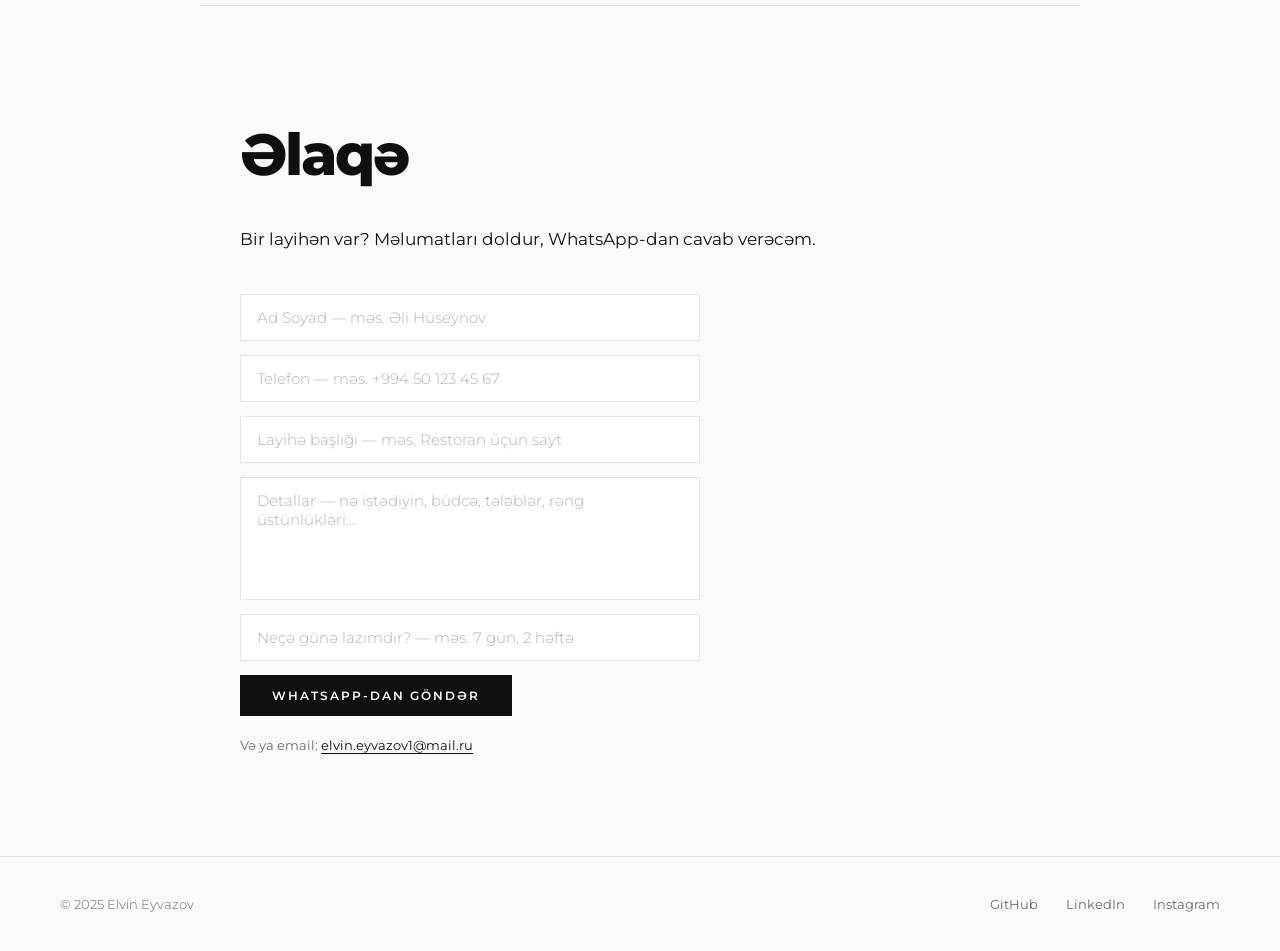
==== commit 3d5c9158: "Update index.html" ====
--- a/index.html
+++ b/index.html
@@ -6,6 +6,18 @@
 
     <!-- ── Səhifə başlığı — dəyişmək üçün burda yaz ── -->
     <title>Elvin Eyvazov</title>
+    <!-- Open Graph / Social Media Preview -->
+<meta property="og:type" content="website" />
+<meta property="og:url" content="https://elvineyvazov.shop/" />
+<meta property="og:title" content="Elvin Eyvazov — Frontend Developer" />
+<meta property="og:description" content="Salam, mən Elvinəm. Frontend üzərində fokuslanıram: sadə, sürətli, gözəl." />
+<meta property="og:image" content="https://elvineyvazov.shop/profile-picture.jpg" />
+
+<!-- Twitter/X Card -->
+<meta name="twitter:card" content="summary_large_image" />
+<meta name="twitter:title" content="Elvin Eyvazov — Frontend Developer" />
+<meta name="twitter:description" content="Salam, mən Elvinəm. Frontend üzərində fokuslanıram: sadə, sürətli, gözəl." />
+<meta name="twitter:image" content="https://elvineyvazov.shop/profile-picture.jpg" />
 
     <link rel="stylesheet" href="style.css" />
 
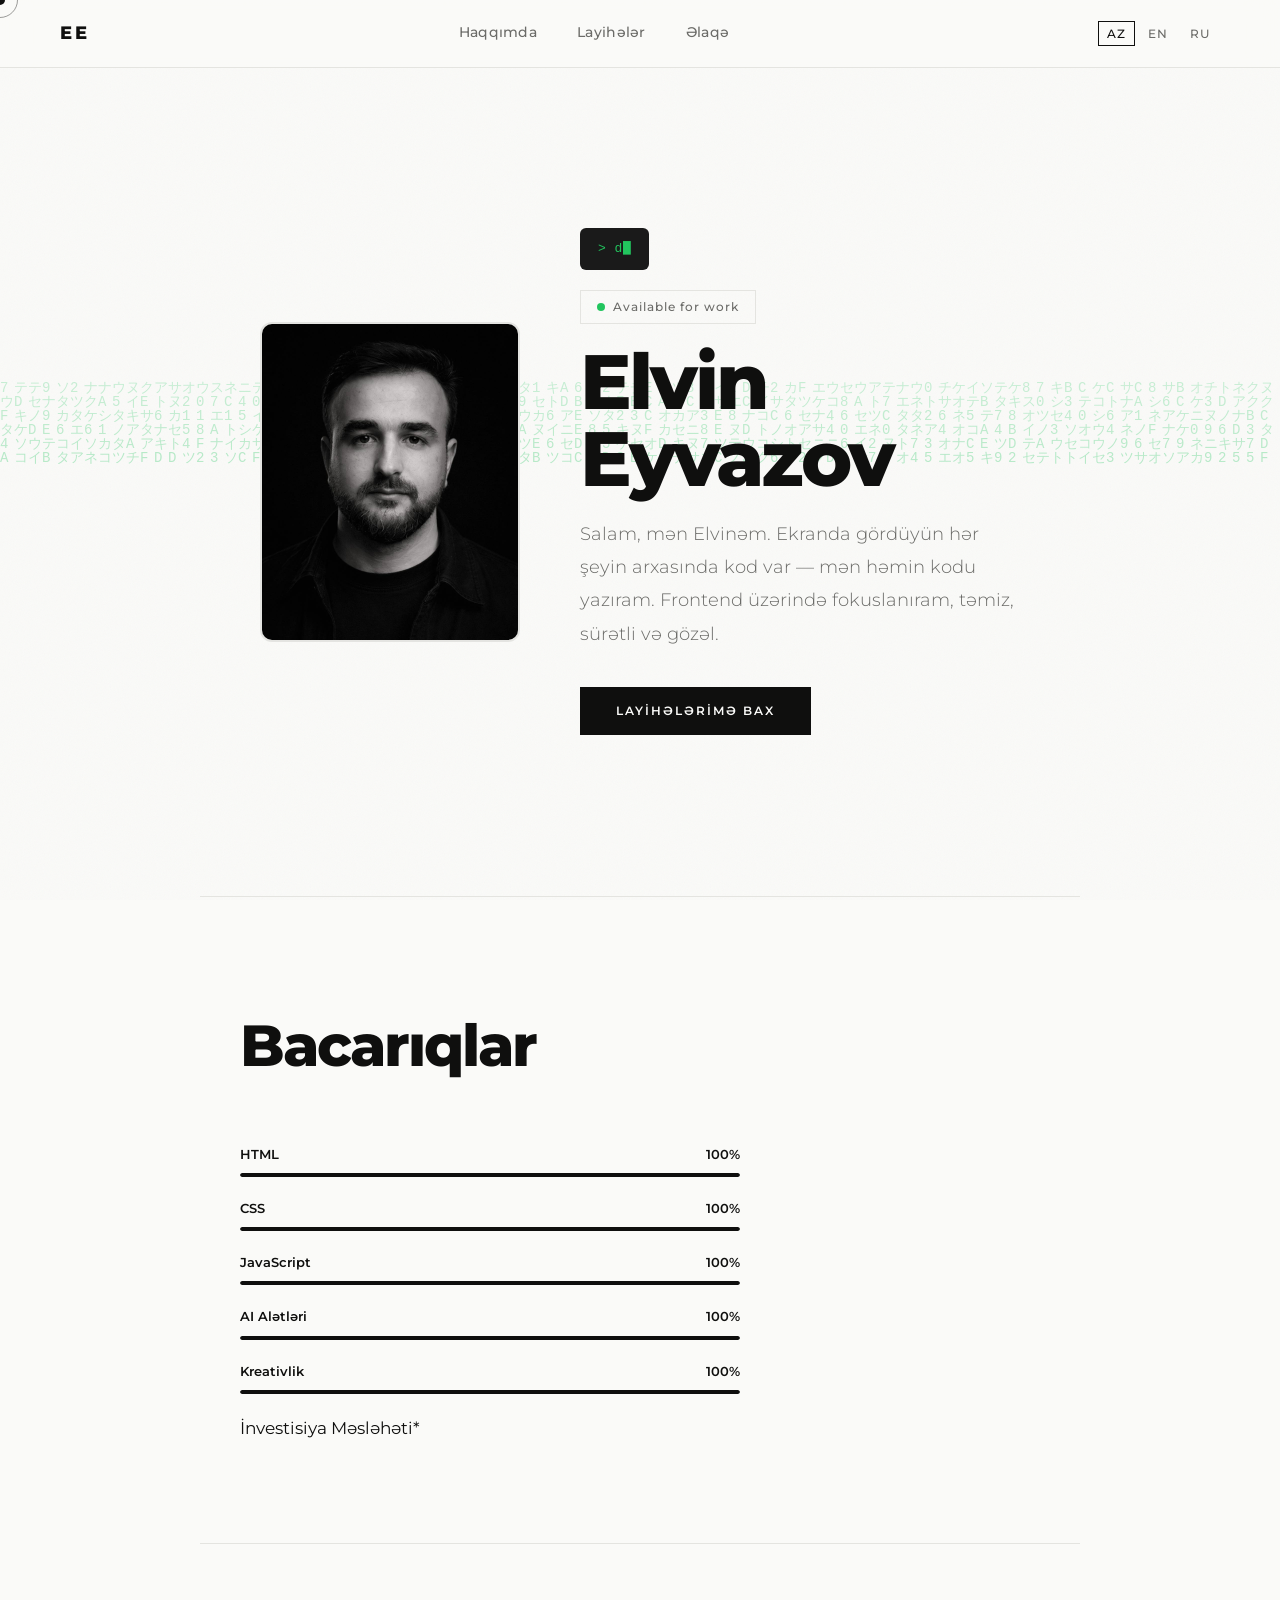
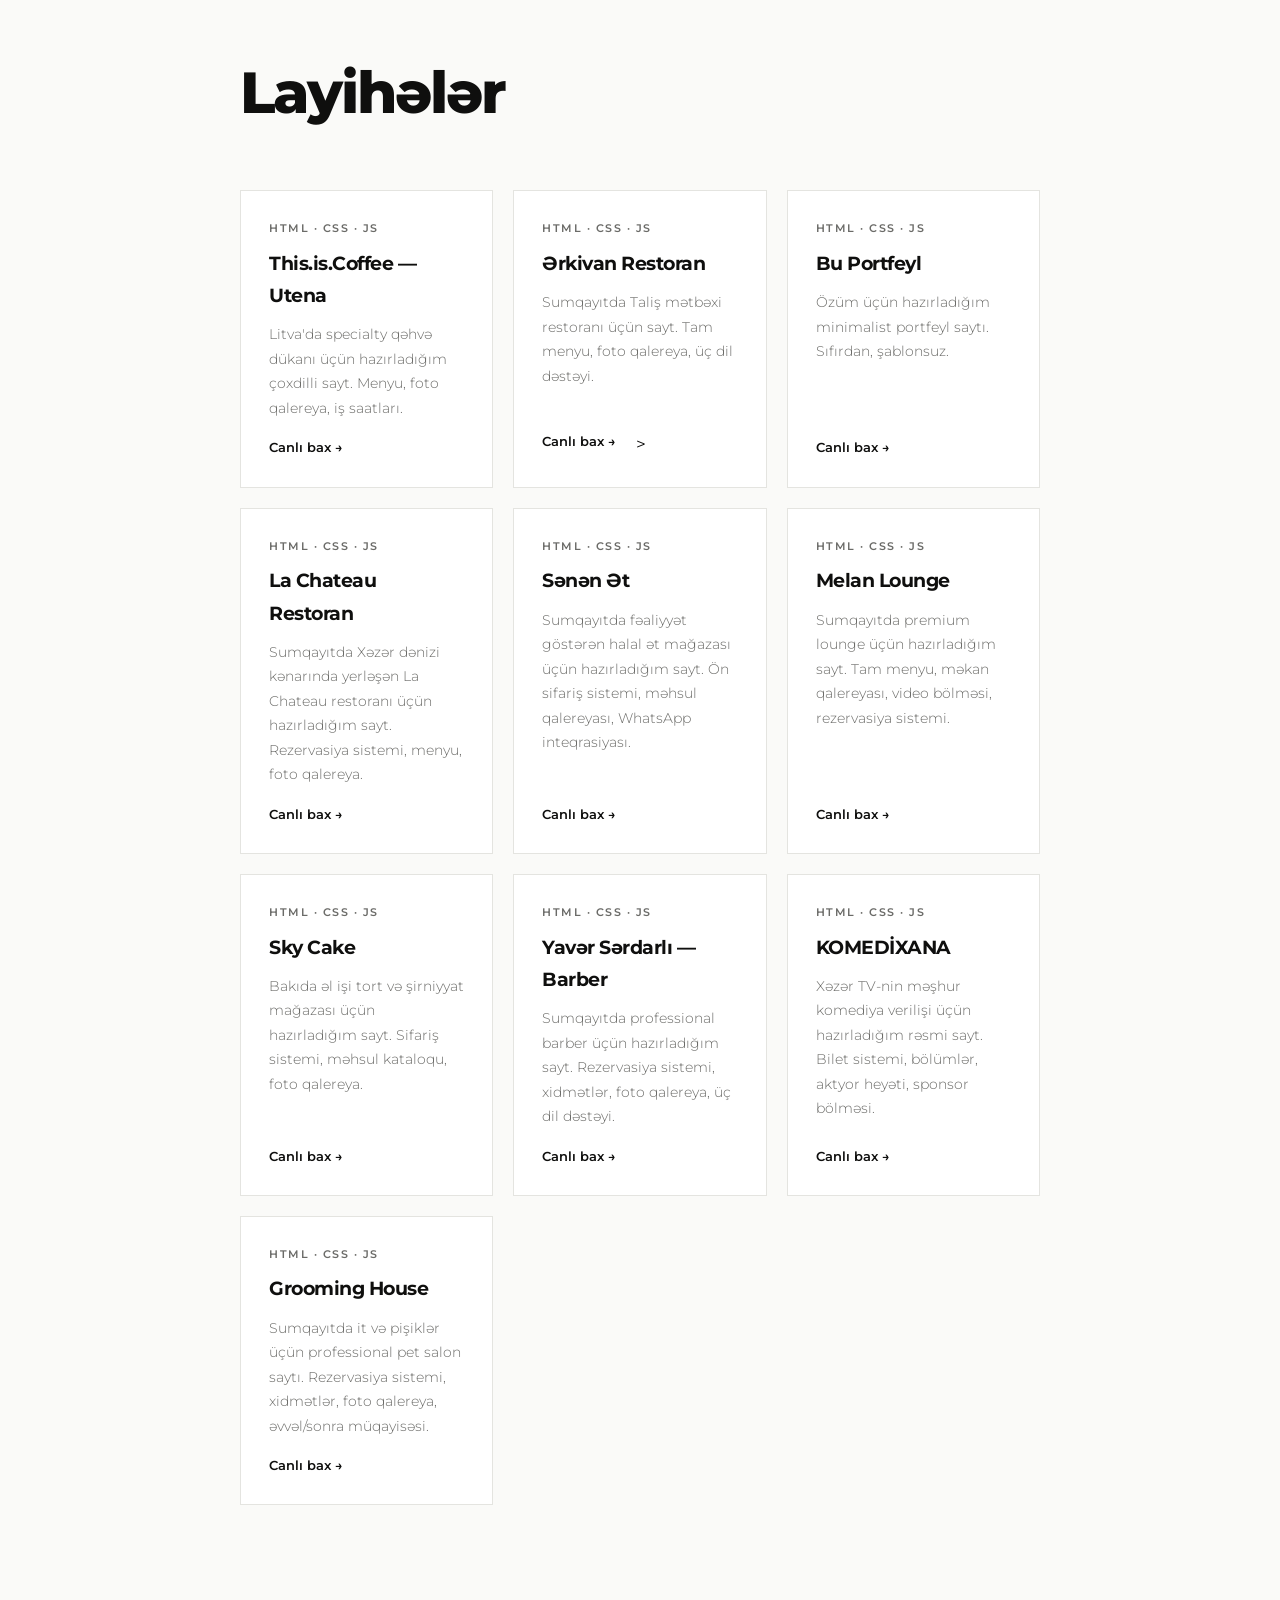
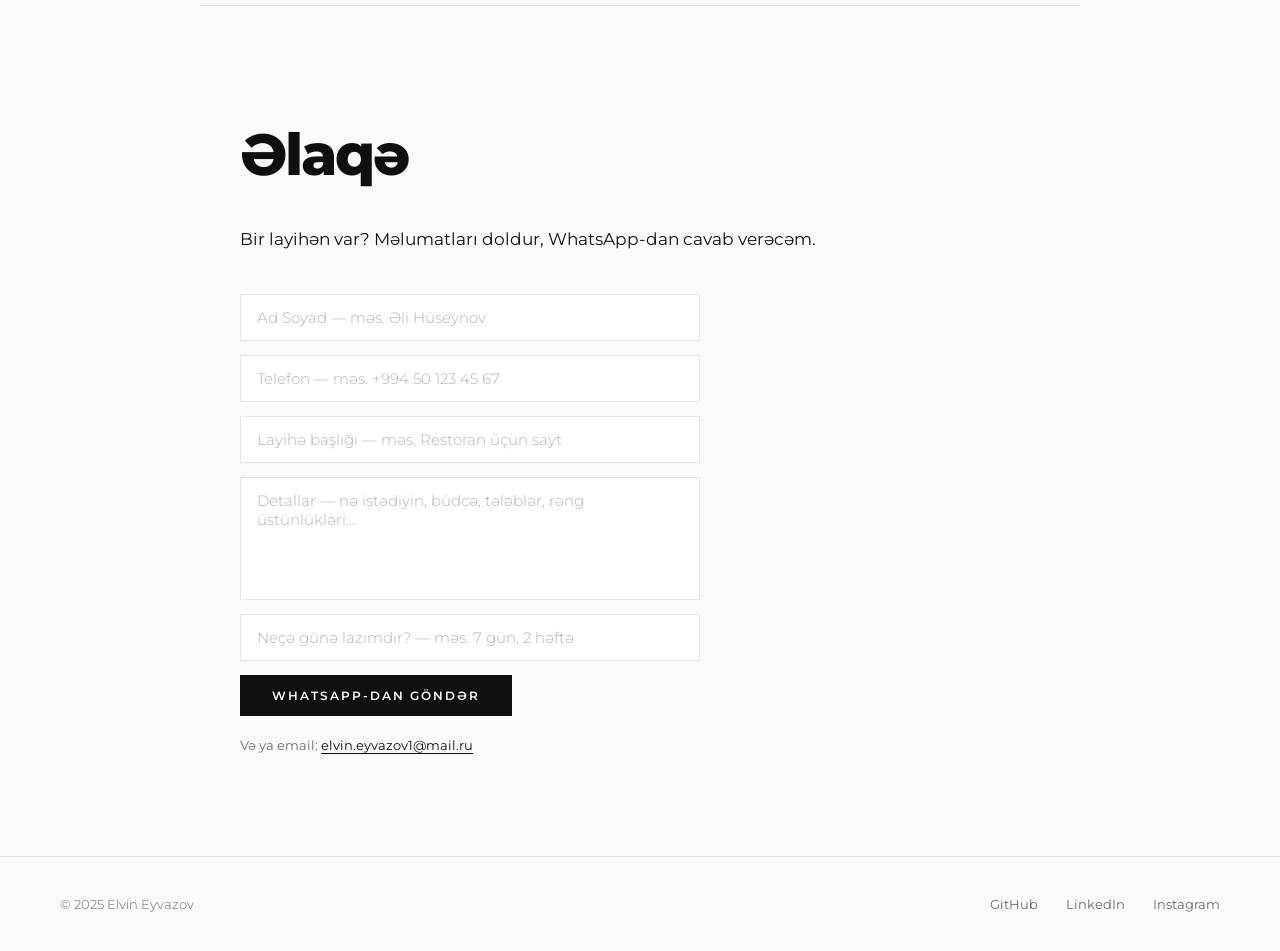
==== commit 48b5a02f: "Update index.html" ====
--- a/index.html
+++ b/index.html
@@ -9,14 +9,14 @@
     <!-- Open Graph / Social Media Preview -->
 <meta property="og:type" content="website" />
 <meta property="og:url" content="https://elvineyvazov.shop/" />
-<meta property="og:title" content="Elvin Eyvazov — Frontend Developer" />
-<meta property="og:description" content="Salam, mən Elvinəm. Frontend üzərində fokuslanıram: sadə, sürətli, gözəl." />
+<meta property="og:title" content="Elvin Eyvazov — Frontend Developer | Baku, Azerbaijan" />
+<meta property="og:description" content="Salam, mən Elvinəm. Ekranda gördüyün hər şeyin arxasında kod var — mən həmin kodu yazıram. Frontend üzərində fokuslanıram: sadə, sürətli, gözəl saytlar." />
 <meta property="og:image" content="https://elvineyvazov.shop/profile-picture.jpg" />
 
 <!-- Twitter/X Card -->
 <meta name="twitter:card" content="summary_large_image" />
-<meta name="twitter:title" content="Elvin Eyvazov — Frontend Developer" />
-<meta name="twitter:description" content="Salam, mən Elvinəm. Frontend üzərində fokuslanıram: sadə, sürətli, gözəl." />
+<meta name="twitter:title" content="Elvin Eyvazov — Frontend Developer | Baku, Azerbaijan" />
+<meta name="twitter:description" content="Salam, mən Elvinəm. Ekranda gördüyün hər şeyin arxasında kod var — mən həmin kodu yazıram. Frontend üzərində fokuslanıram: sadə, sürətli, gözəl saytlar." />
 <meta name="twitter:image" content="https://elvineyvazov.shop/profile-picture.jpg" />
 
     <link rel="stylesheet" href="style.css" />
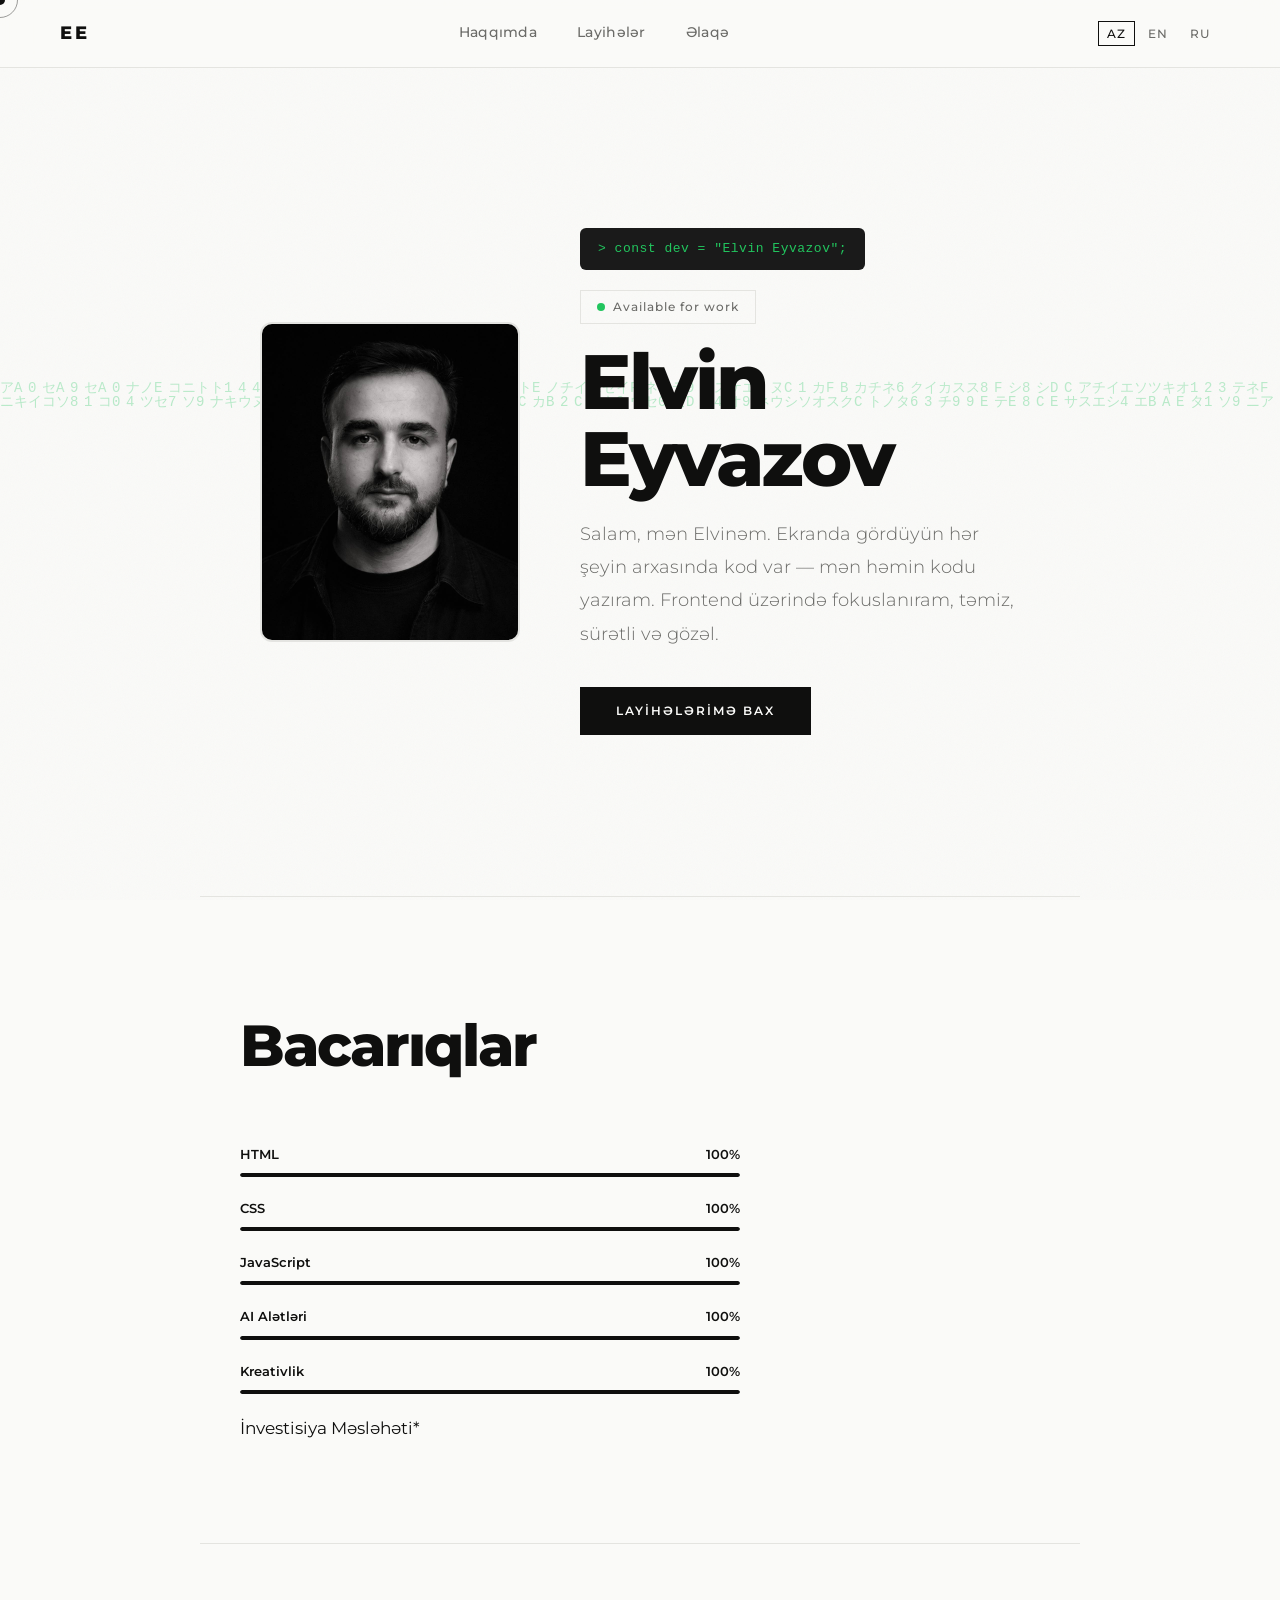
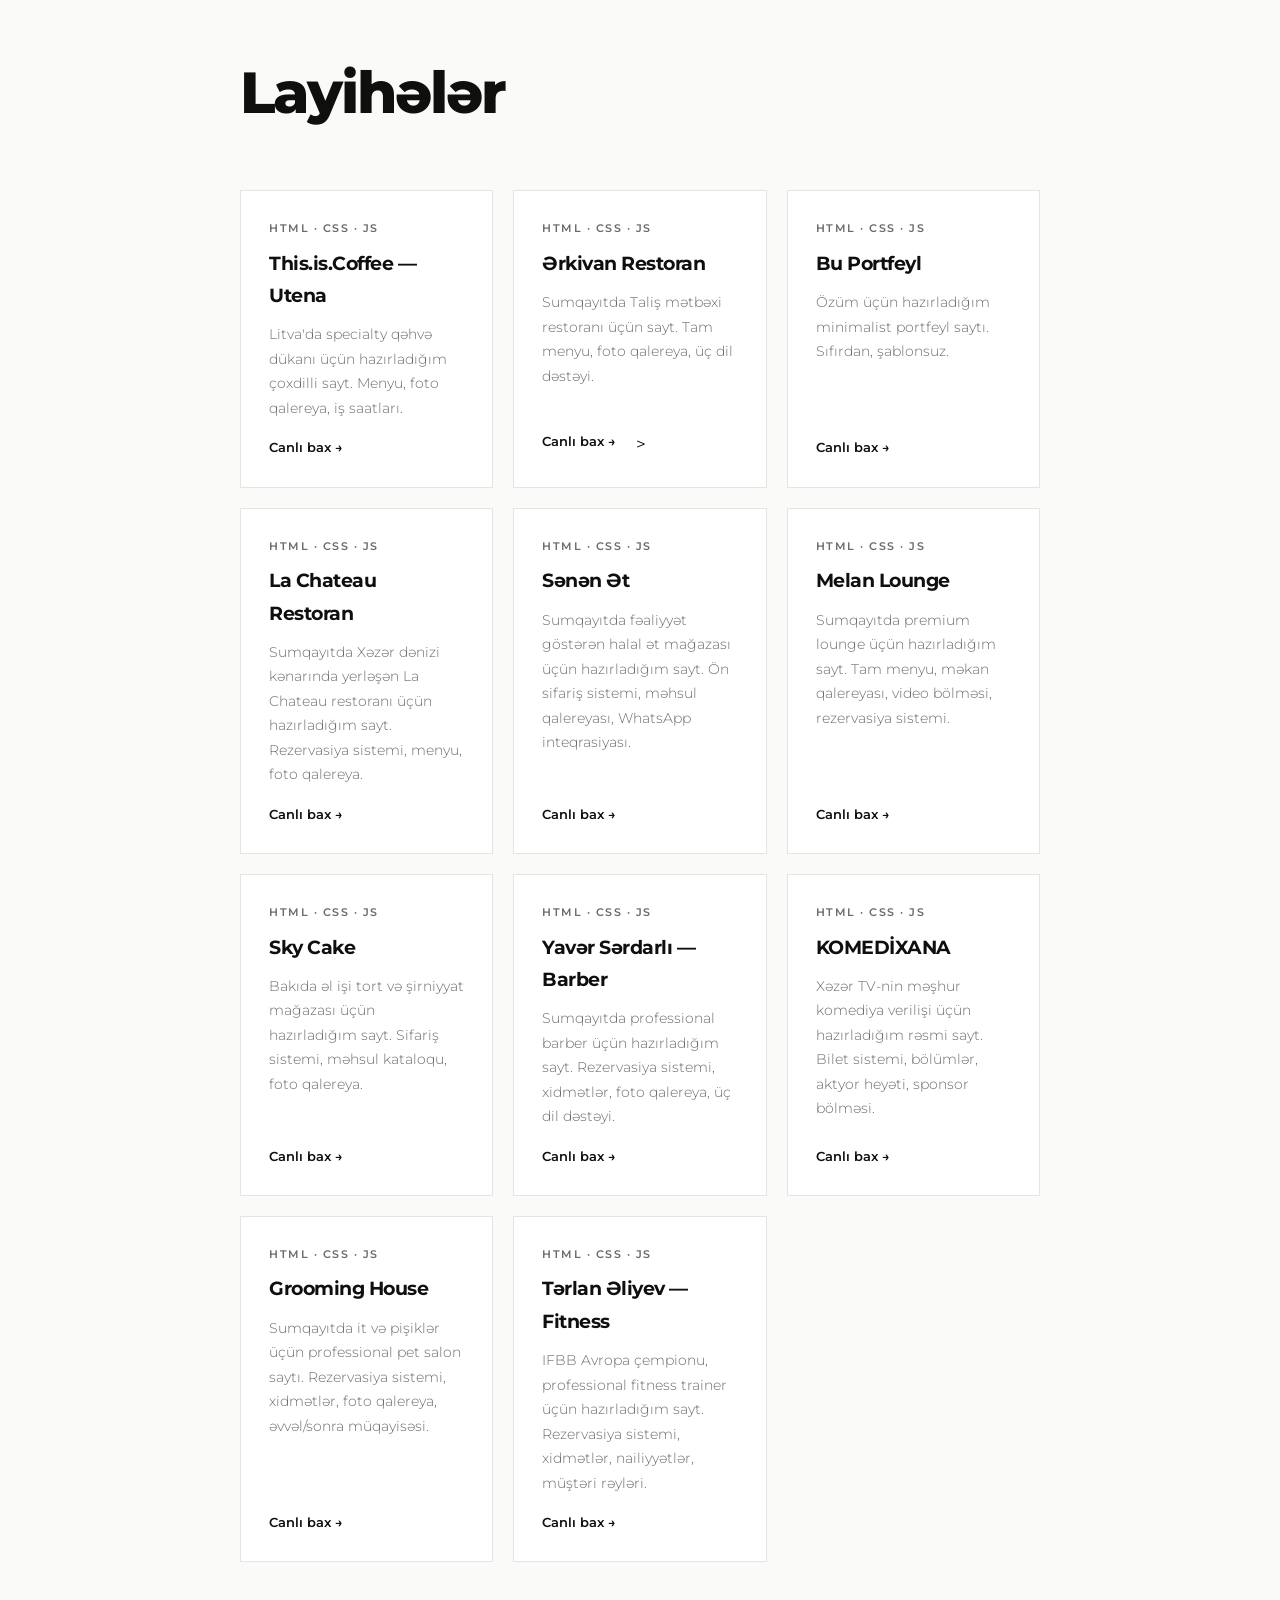
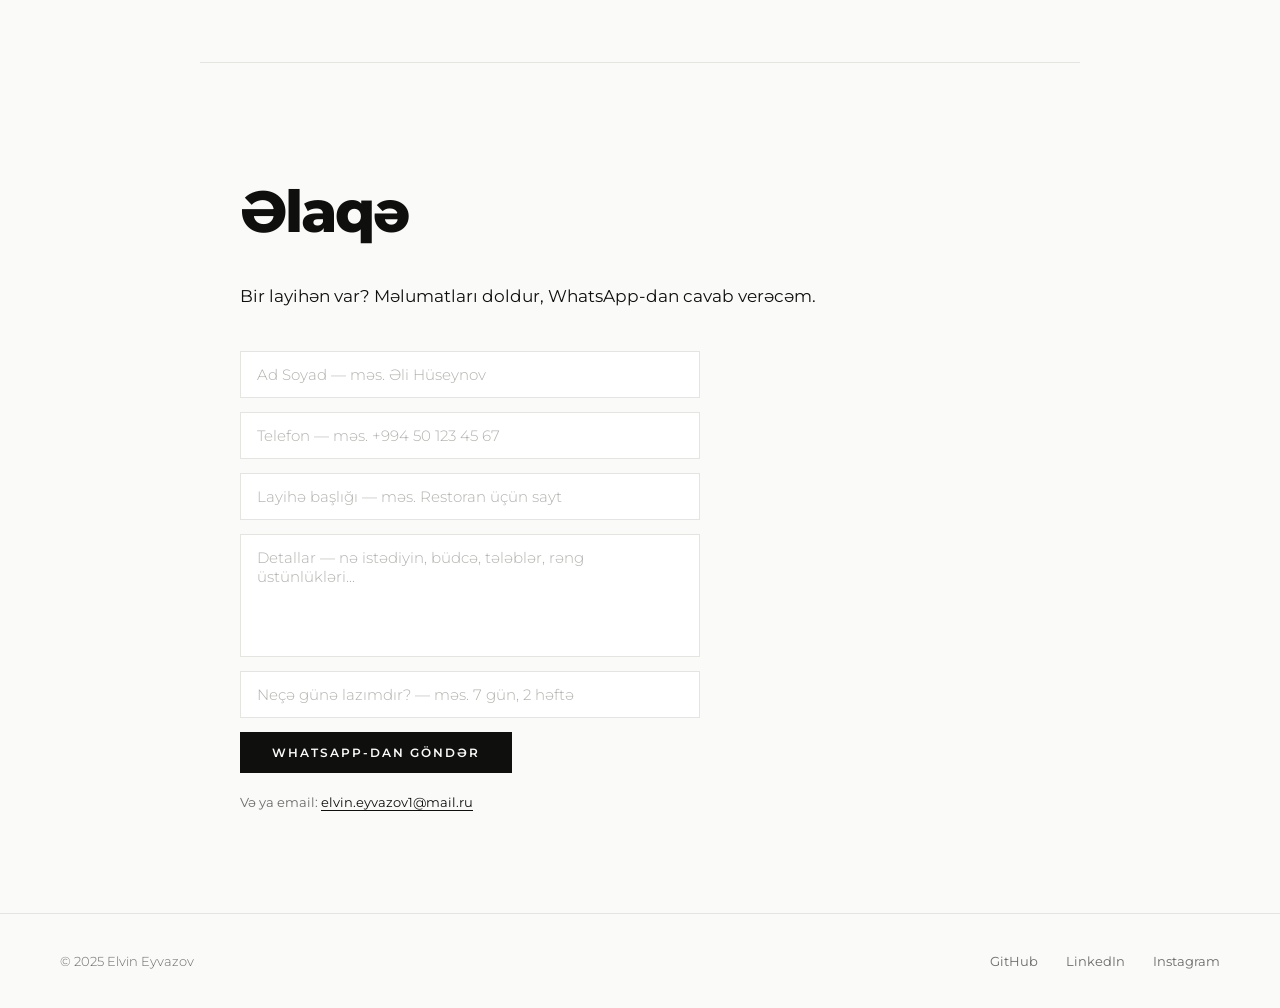
==== commit 2a94fc02: "Update index.html" ====
--- a/index.html
+++ b/index.html
@@ -328,6 +328,15 @@
     <a href="https://elleo15.github.io/grooming-house/" target="_blank" data-key="live">Canlı bax →</a>
   </div>
 </div>
+        <!-- Layihə 11 -->
+<div class="project-card fade-in" onclick="openModal('Tərlan Əliyev — Fitness Trainer', 'IFBB Avropa çempionu, professional fitness trainer üçün hazırladığım sayt. Rezervasiya sistemi, xidmətlər, nailiyyətlər, müştəri rəyləri, 3 dil dəstəyi.', 'HTML · CSS · JS', 'https://elleo15.github.io/terlan-gym/')">
+  <span class="project-meta">HTML · CSS · JS</span>
+  <h3 data-key="p11_title">Tərlan Əliyev — Fitness</h3>
+  <p data-key="p11_desc">IFBB Avropa çempionu, professional fitness trainer üçün hazırladığım sayt. Rezervasiya sistemi, xidmətlər, nailiyyətlər, müştəri rəyləri.</p>
+  <div class="project-links">
+    <a href="https://elleo15.github.io/terlan-gym/" target="_blank" data-key="live">Canlı bax →</a>
+  </div>
+</div>
       </div>
     </section>
 
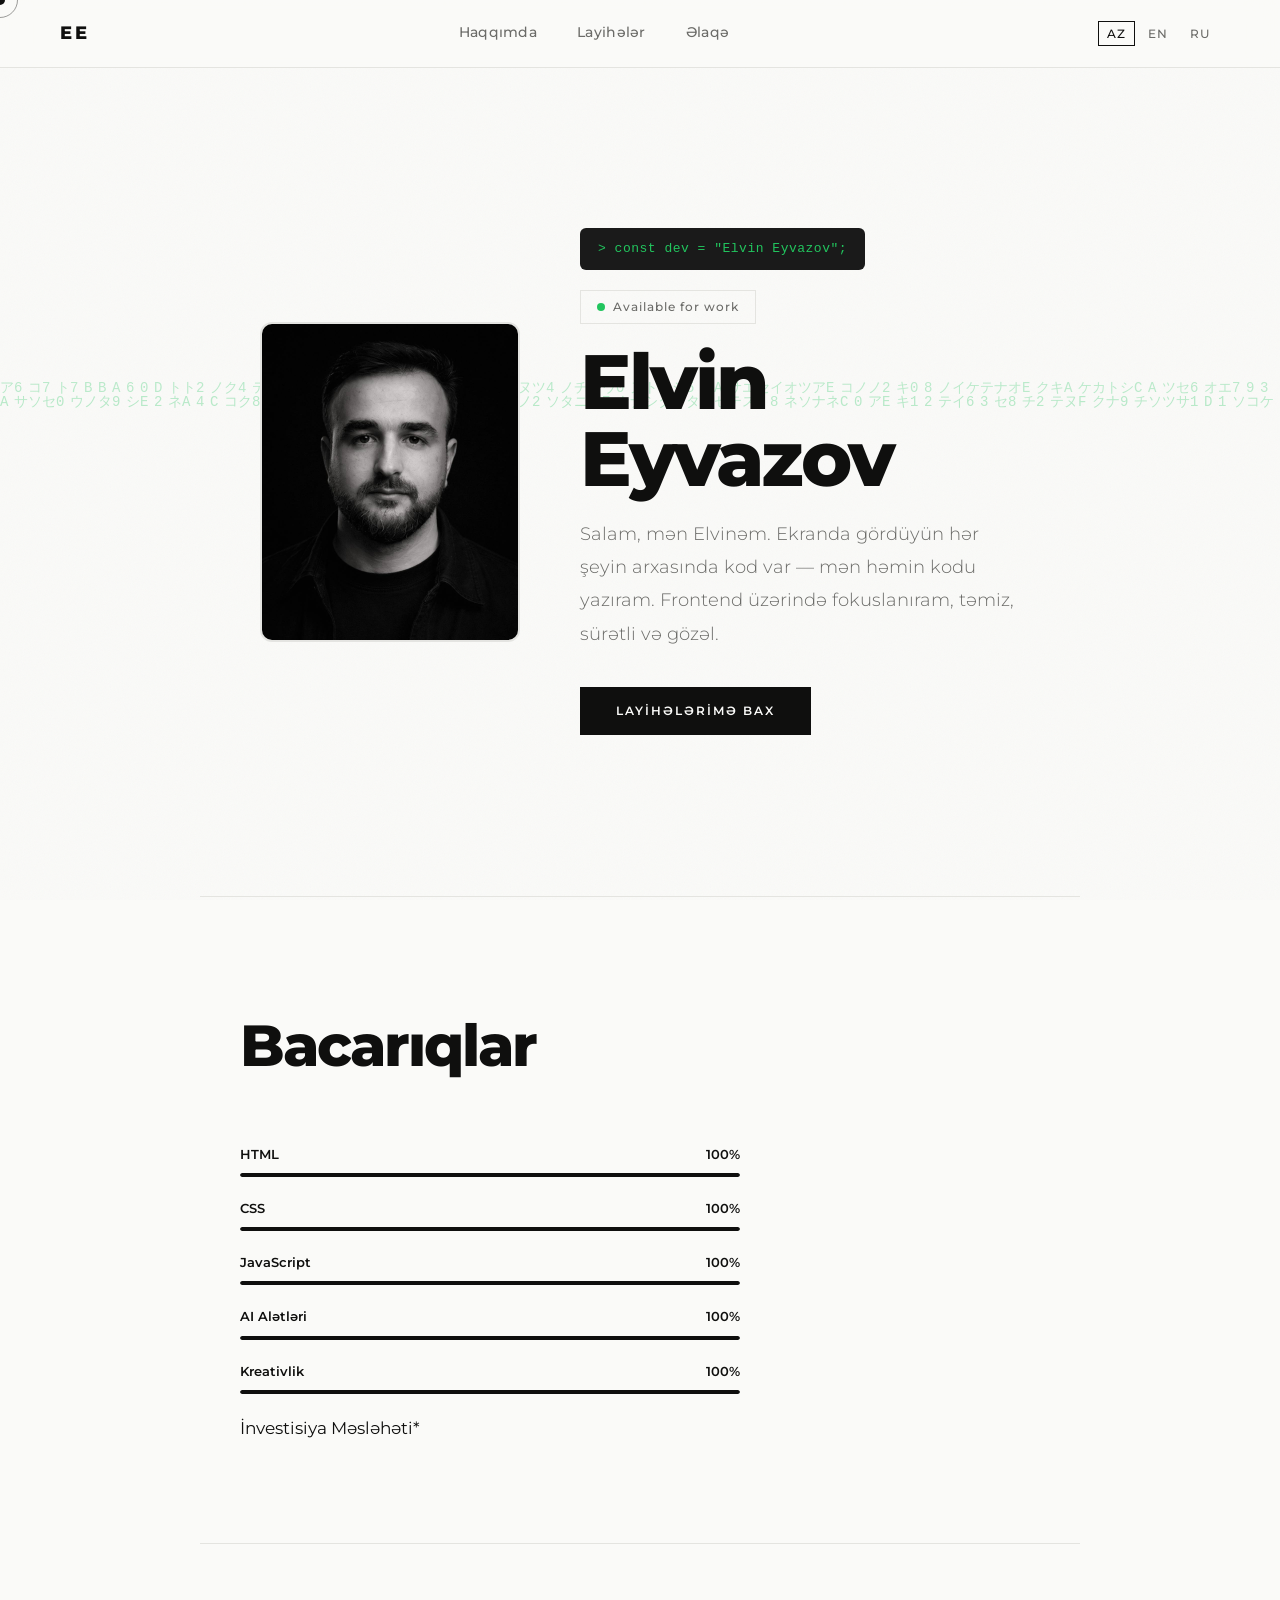
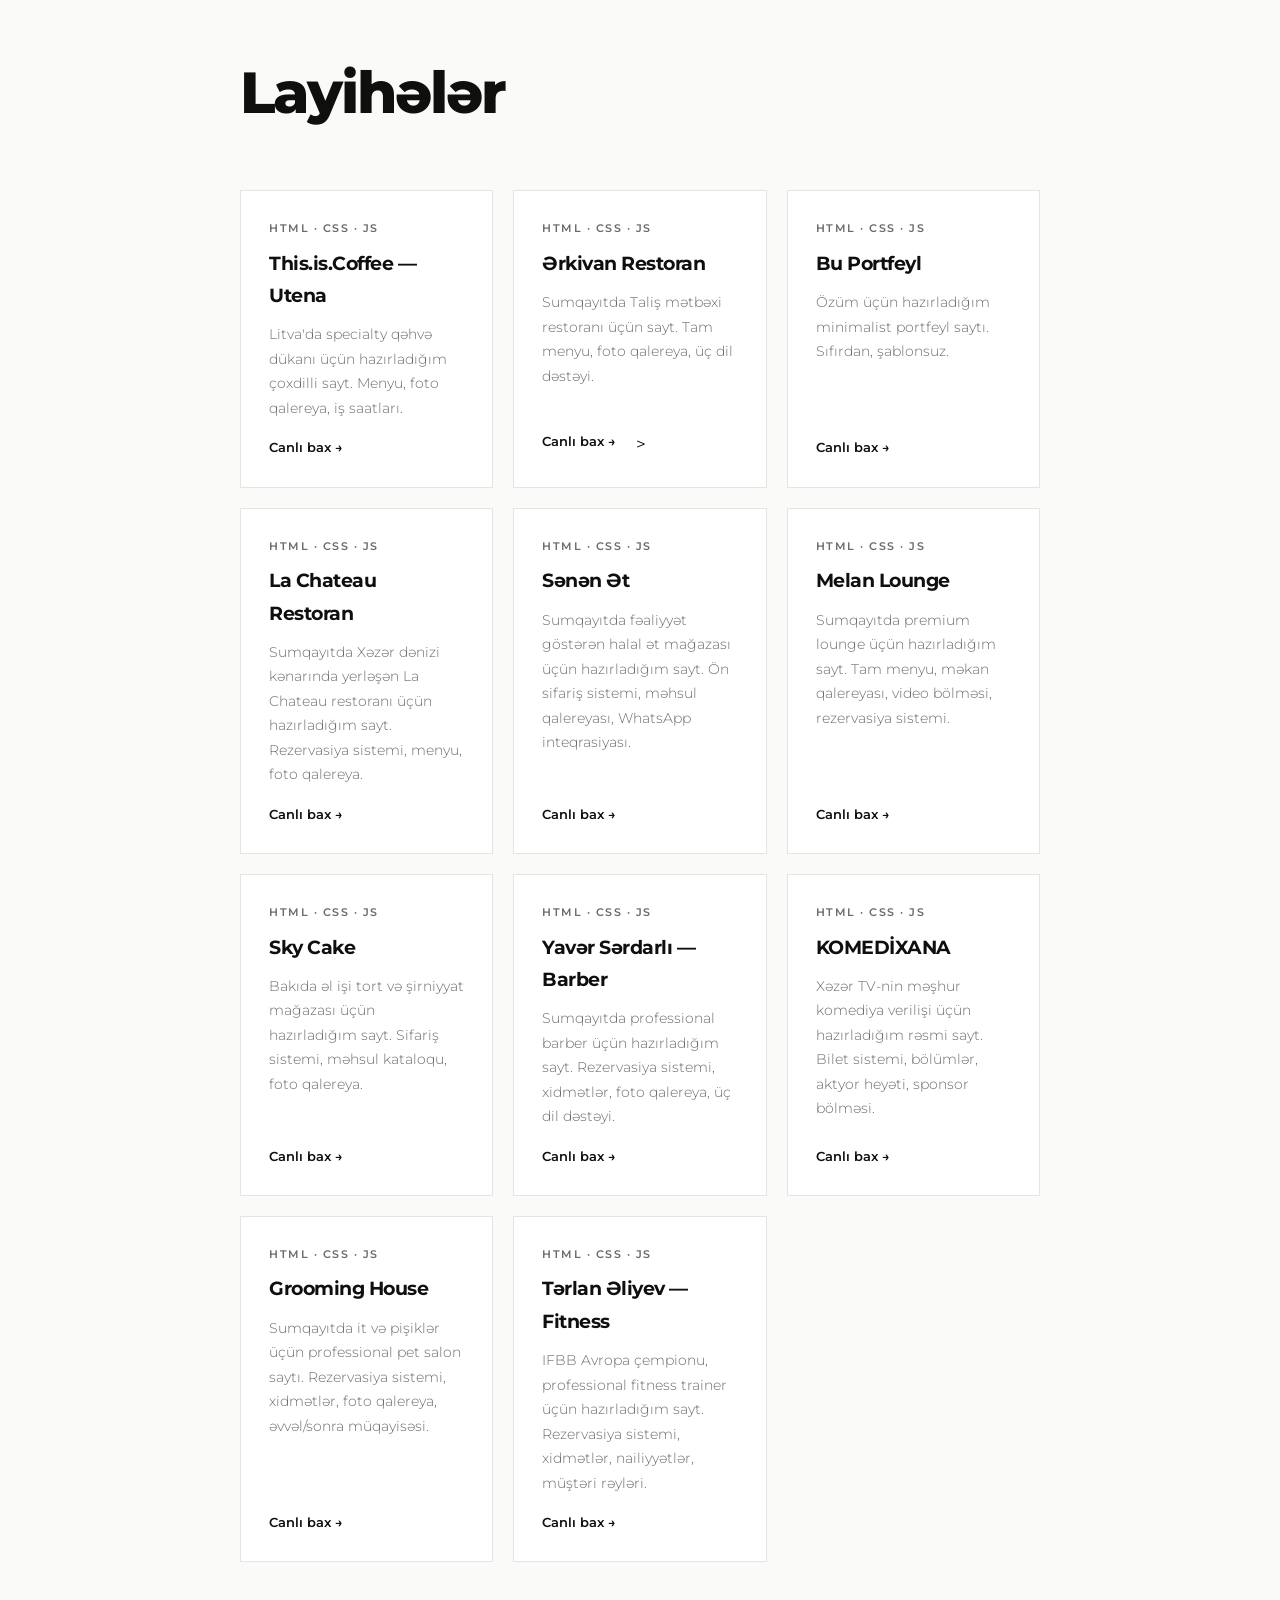
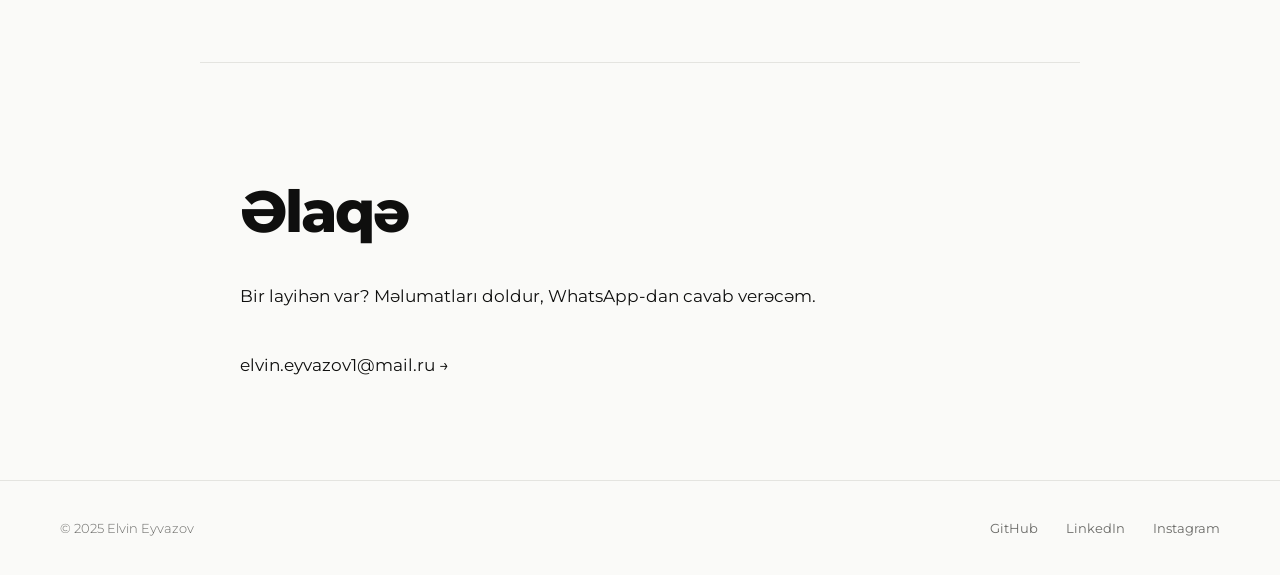
==== commit c7deecd7: "Update index.html" ====
--- a/index.html
+++ b/index.html
@@ -350,62 +350,11 @@
     <section id="contact">
       <h2 class="fade-in" data-key="contact_title">Əlaqə</h2>
       <p class="contact-sub fade-in" data-key="contact_sub">
-        Bir layihən var? Məlumatları doldur, WhatsApp-dan cavab verəcəm.
+        Bir layihən var?
       </p>
 
-      <form id="contact-form" class="fade-in" onsubmit="submitForm(event)">
-        <!-- Ad Soyad -->
-        <input
-          type="text"
-          id="f-name"
-          data-key-ph="ph_name"
-          placeholder="Ad Soyad"
-          required
-        />
-
-        <!-- Telefon -->
-        <input
-          type="tel"
-          id="f-phone"
-          data-key-ph="ph_phone"
-          placeholder="Telefon"
-          required
-        />
-
-        <!-- Layihə başlığı -->
-        <input
-          type="text"
-          id="f-title"
-          data-key-ph="ph_title"
-          placeholder="Layihə başlığı"
-          required
-        />
-
-        <!-- Detallar -->
-        <textarea
-          id="f-details"
-          data-key-ph="ph_details"
-          placeholder="Detallar..."
-          rows="5"
-        ></textarea>
-
-        <!-- Müddət -->
-        <input
-          type="text"
-          id="f-deadline"
-          data-key-ph="ph_deadline"
-          placeholder="Neçə günə lazımdır?"
-        />
-
-        <!-- Göndər düyməsi -->
-        <button type="submit" data-key="submit_btn">WhatsApp-dan göndər</button>
-
-        <!-- Email hint — ünvanı dəyişmək üçün href və mətni yenilə -->
-        <p class="email-hint">
-          <span data-key="or_email">Və ya email:</span>
-          <a href="mailto:elvin.eyvazov1@mail.ru">elvin.eyvazov1@mail.ru</a>
-        </p>
-      </form>
+      <a href="mailto:elvin.eyvazov1@mail.ru" class="mail-btn">elvin.eyvazov1@mail.ru →</a>
+
     </section>
 
     <!-- ══════════════════════════════════════════
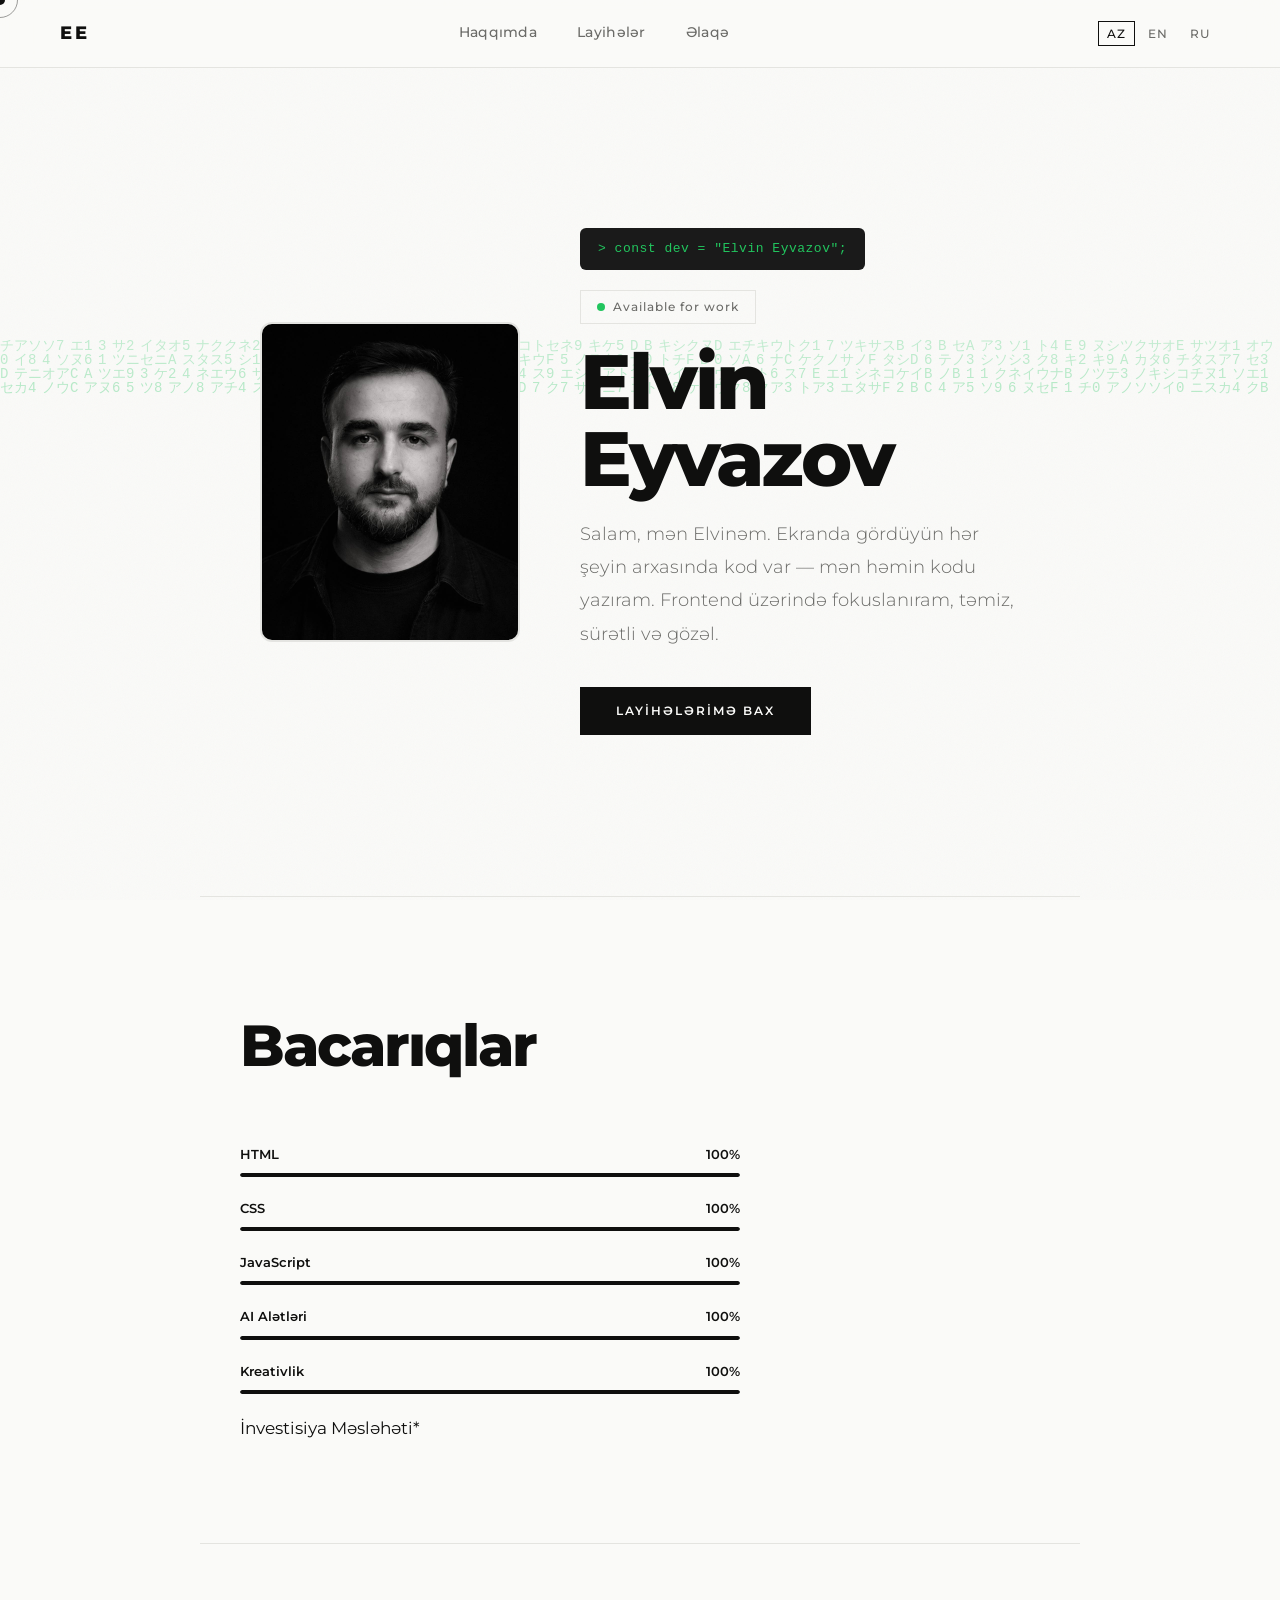
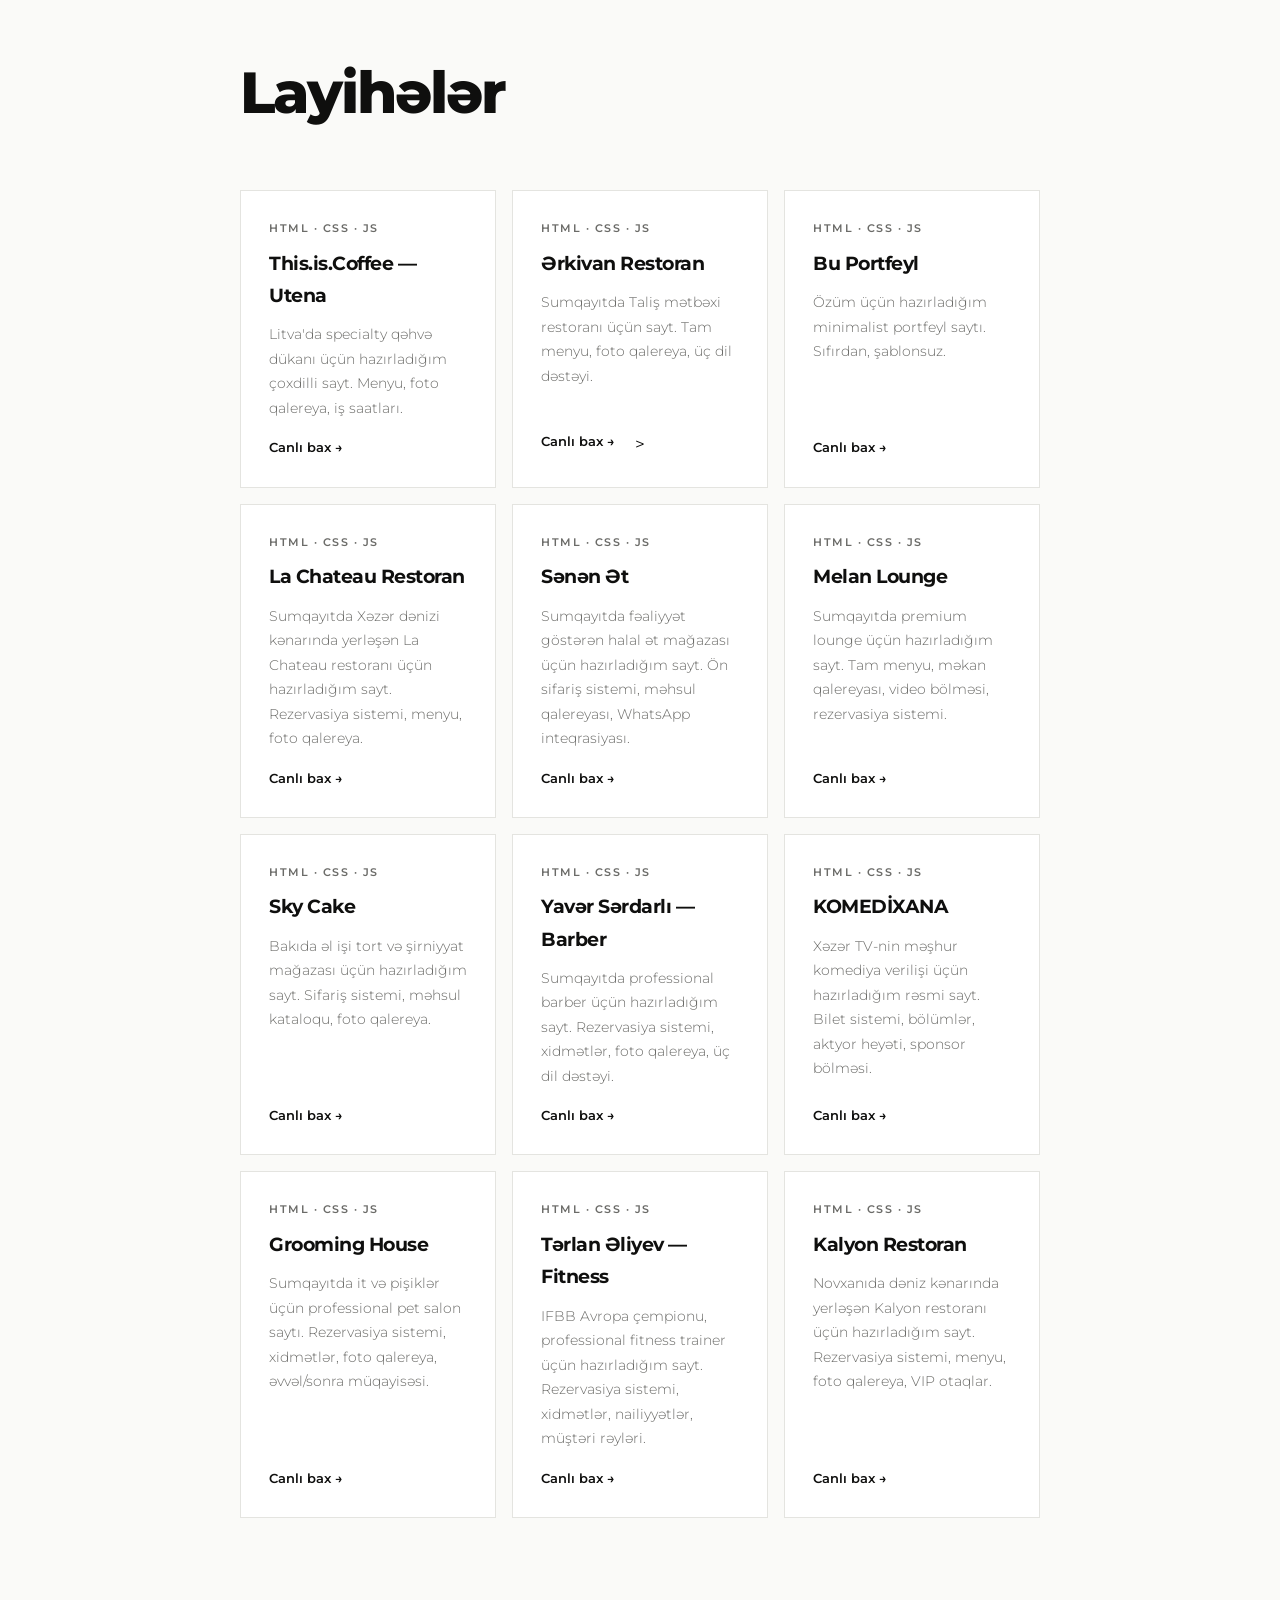
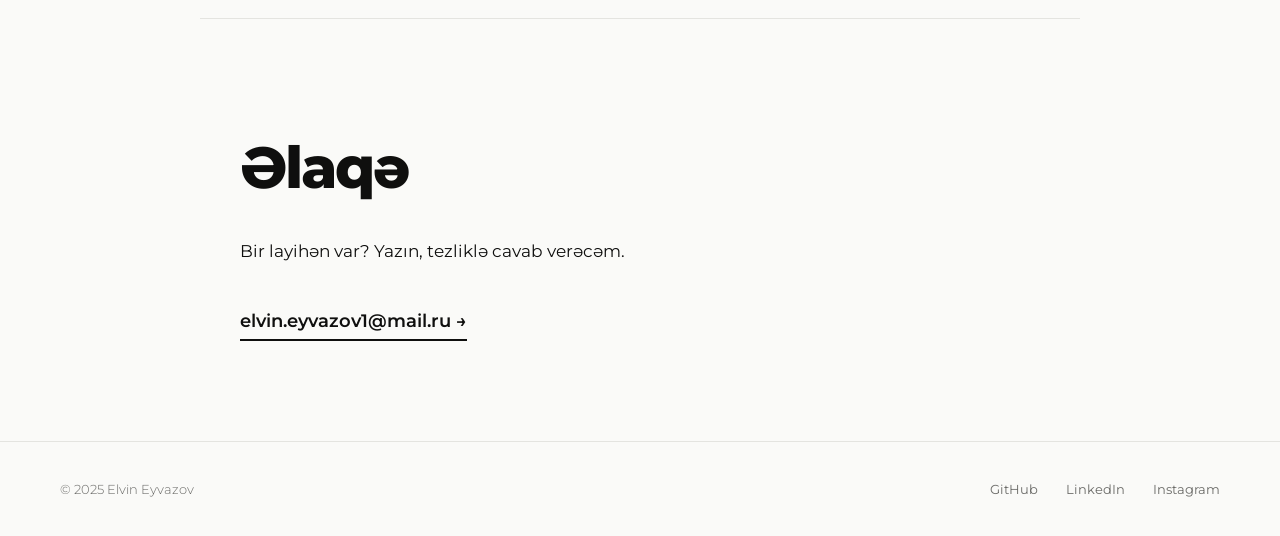
==== commit 507cb39d: "Update index.html" ====
--- a/index.html
+++ b/index.html
@@ -337,6 +337,15 @@
     <a href="https://elleo15.github.io/terlan-gym/" target="_blank" data-key="live">Canlı bax →</a>
   </div>
 </div>
+        <!-- Layihə 12 -->
+<div class="project-card fade-in" onclick="openModal('Kalyon Restoran', 'Novxanıda dəniz kənarında yerləşən Kalyon restoranı üçün hazırladığım sayt. Rezervasiya sistemi, menyu, foto qalereya, VIP otaqlar, 3 dil dəstəyi.', 'HTML · CSS · JS', 'https://elleo15.github.io/kalyon/')">
+  <span class="project-meta">HTML · CSS · JS</span>
+  <h3 data-key="p12_title">Kalyon Restoran</h3>
+  <p data-key="p12_desc">Novxanıda dəniz kənarında yerləşən Kalyon restoranı üçün hazırladığım sayt. Rezervasiya sistemi, menyu, foto qalereya, VIP otaqlar.</p>
+  <div class="project-links">
+    <a href="https://elleo15.github.io/kalyon/" target="_blank" data-key="live">Canlı bax →</a>
+  </div>
+</div>
       </div>
     </section>
 
--- a/style.css
+++ b/style.css
@@ -461,8 +461,8 @@
 
 .projects-grid {
   display: grid;
-  grid-template-columns: repeat(auto-fill, minmax(250px, 1fr));
-  gap: 20px;
+  grid-template-columns: repeat(auto-fill, minmax(200px, 1fr));
+  gap: 16px;
 }
 
 .project-card {
@@ -800,3 +800,14 @@
   transition: opacity var(--ease);
 }
 .modal-btn:hover { opacity: 0.75; }
+
+.mail-btn {
+  display: inline-block;
+  font-size: 18px;
+  font-weight: 600;
+  color: var(--text);
+  border-bottom: 2px solid var(--text);
+  padding-bottom: 2px;
+  transition: opacity var(--ease);
+}
+.mail-btn:hover { opacity: 0.5; }
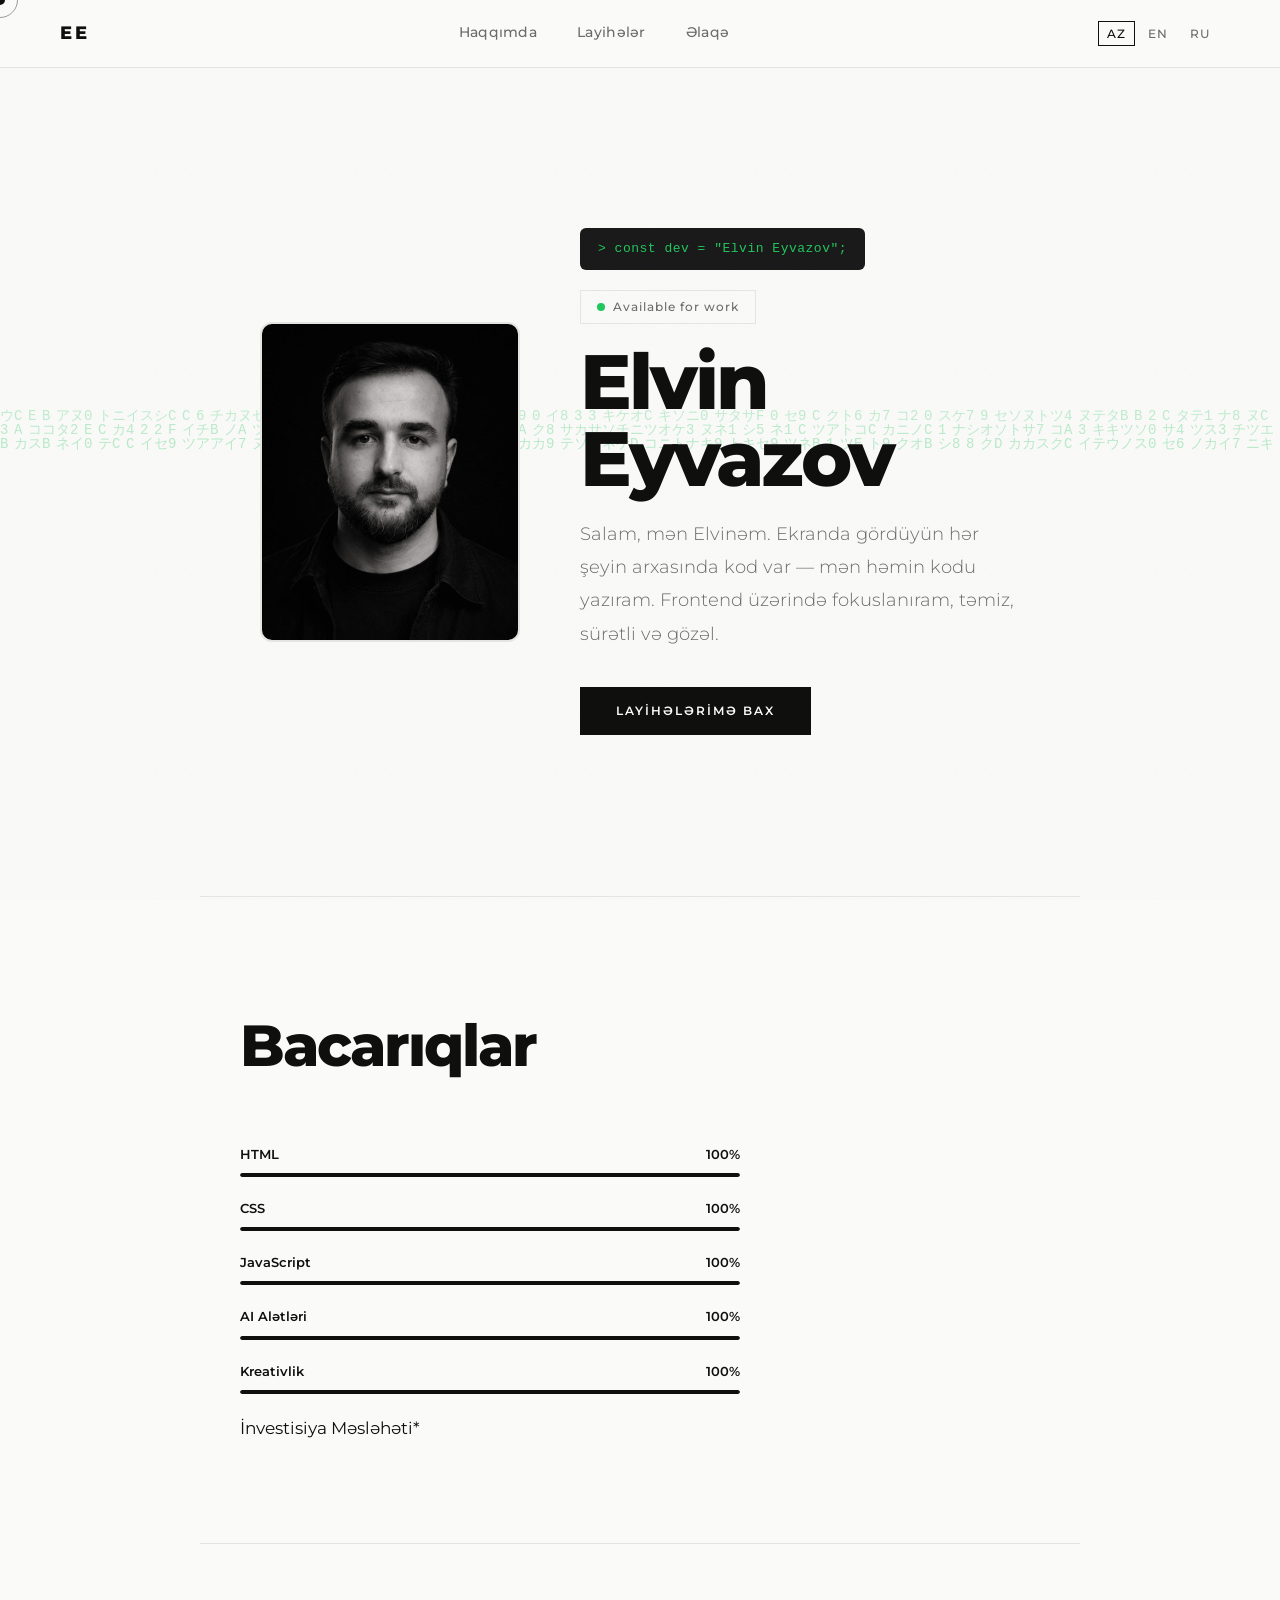
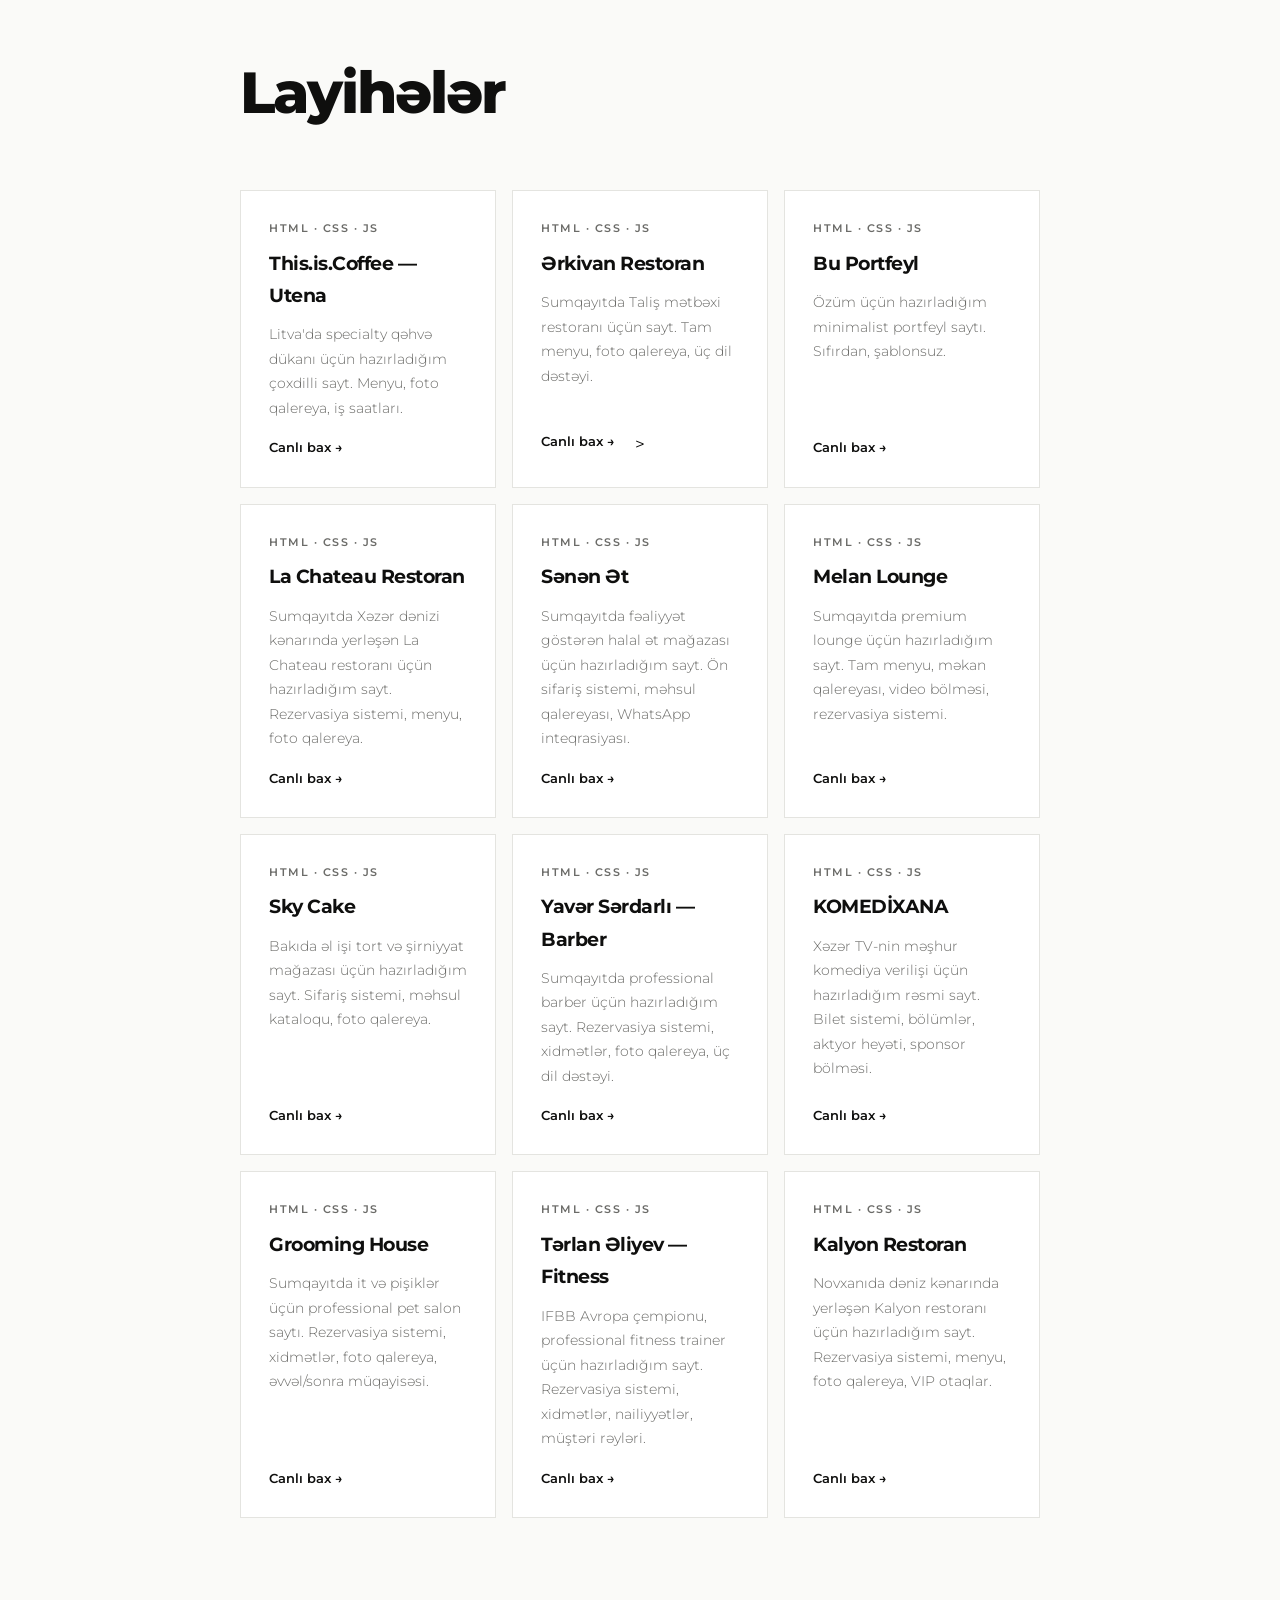
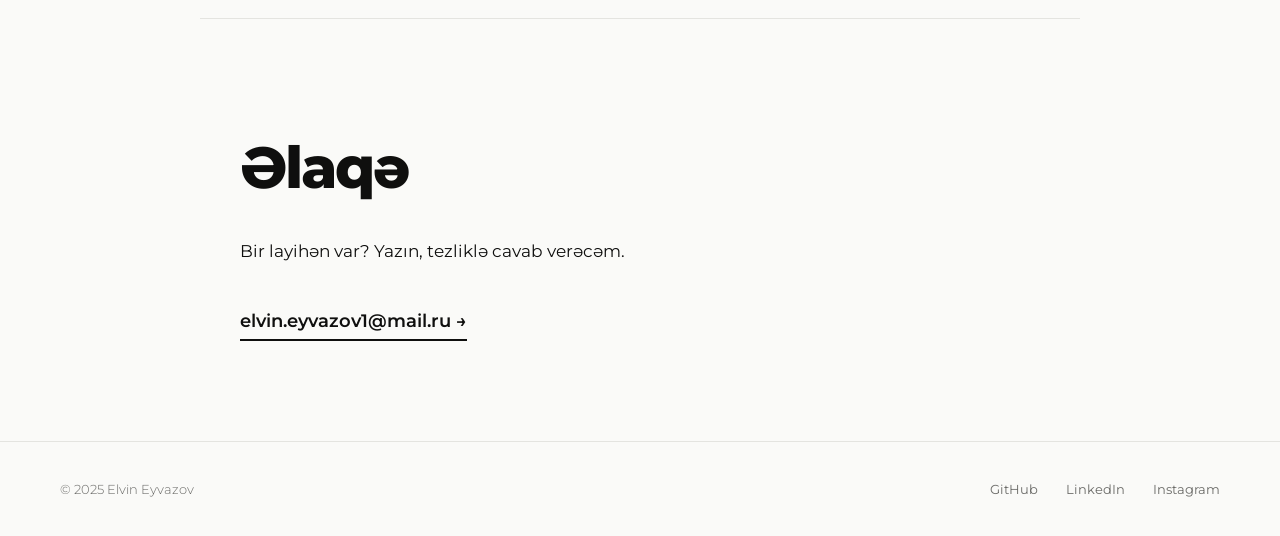
==== commit 2c8acffa: "Update index.html" ====
--- a/index.html
+++ b/index.html
@@ -3,7 +3,7 @@
   <head>
     <meta charset="UTF-8" />
     <meta name="viewport" content="width=device-width, initial-scale=1.0" />
-
+    <meta name="description" content="Elvin Eyvazov — Frontend Developer based in Azerbaijan. Building clean, fast and beautiful websites with HTML, CSS and JavaScript.">
     <!-- ── Səhifə başlığı — dəyişmək üçün burda yaz ── -->
     <title>Elvin Eyvazov</title>
     <!-- Open Graph / Social Media Preview -->
